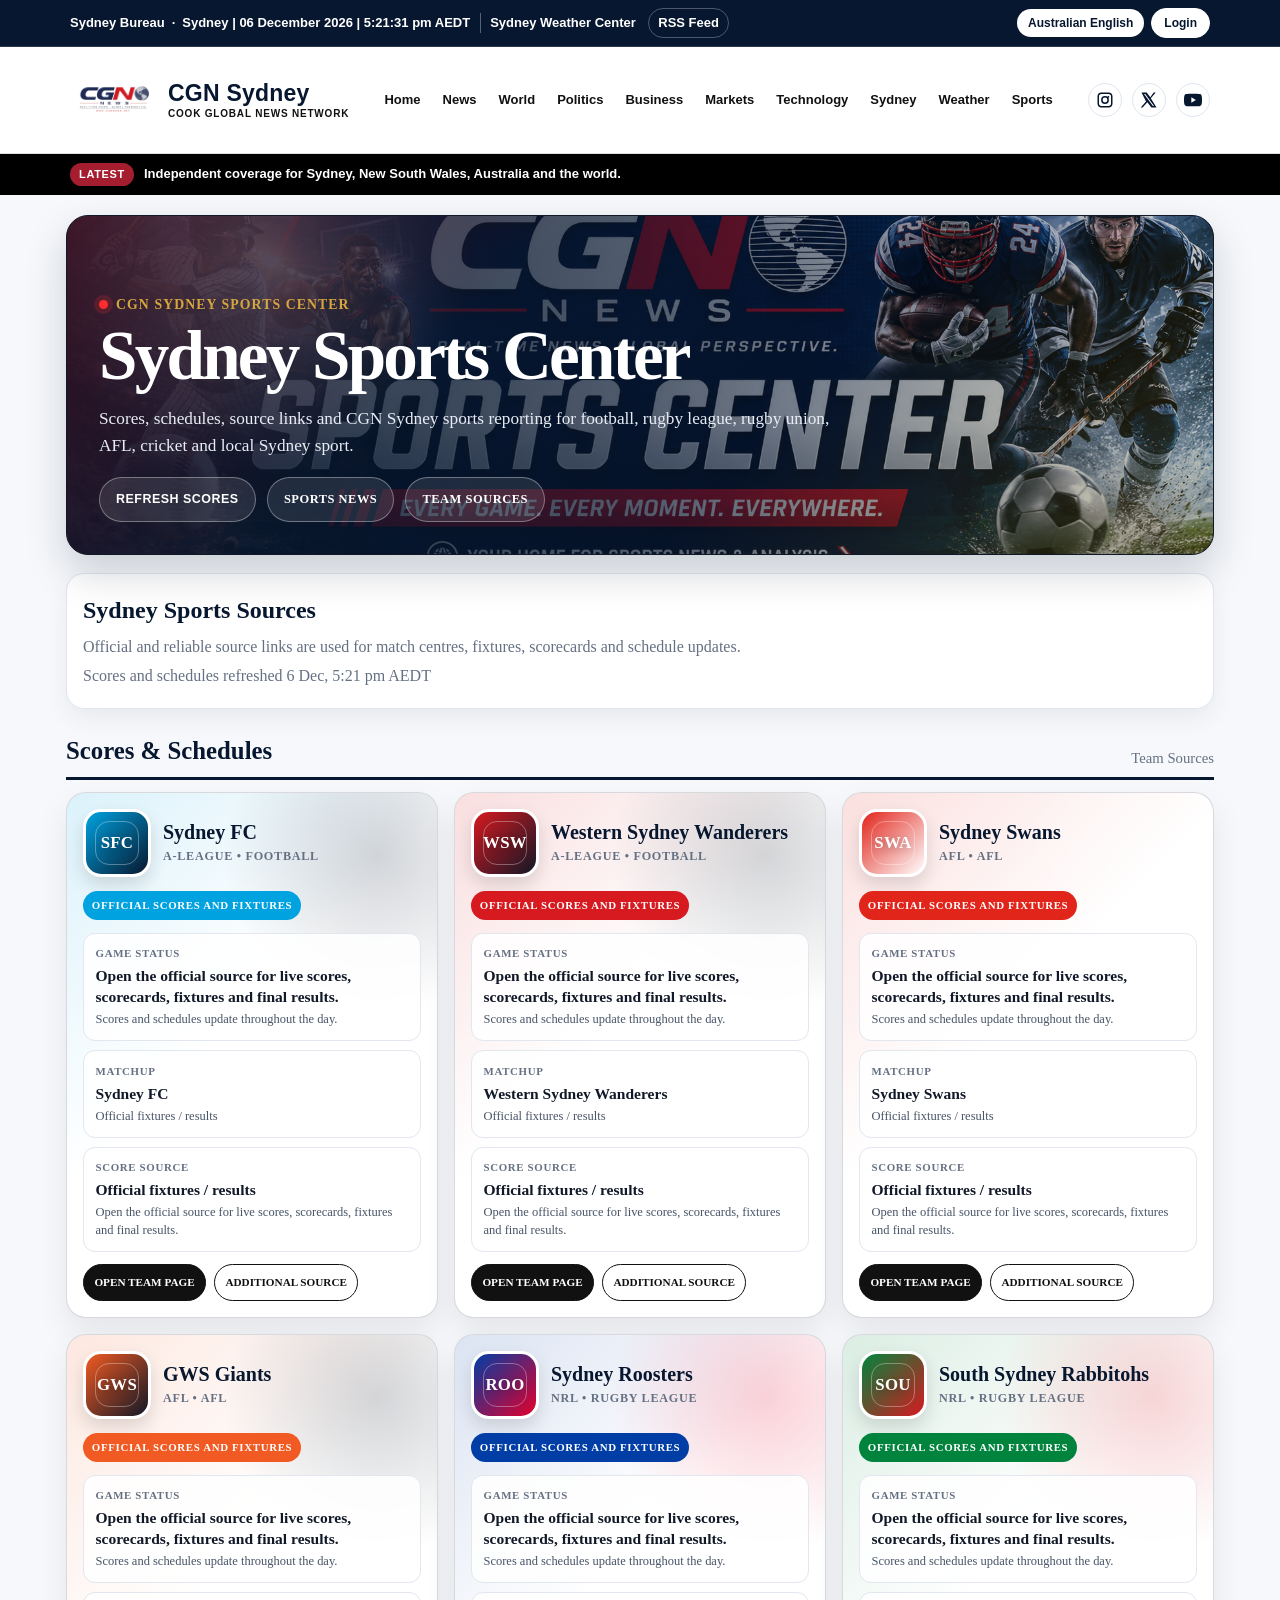
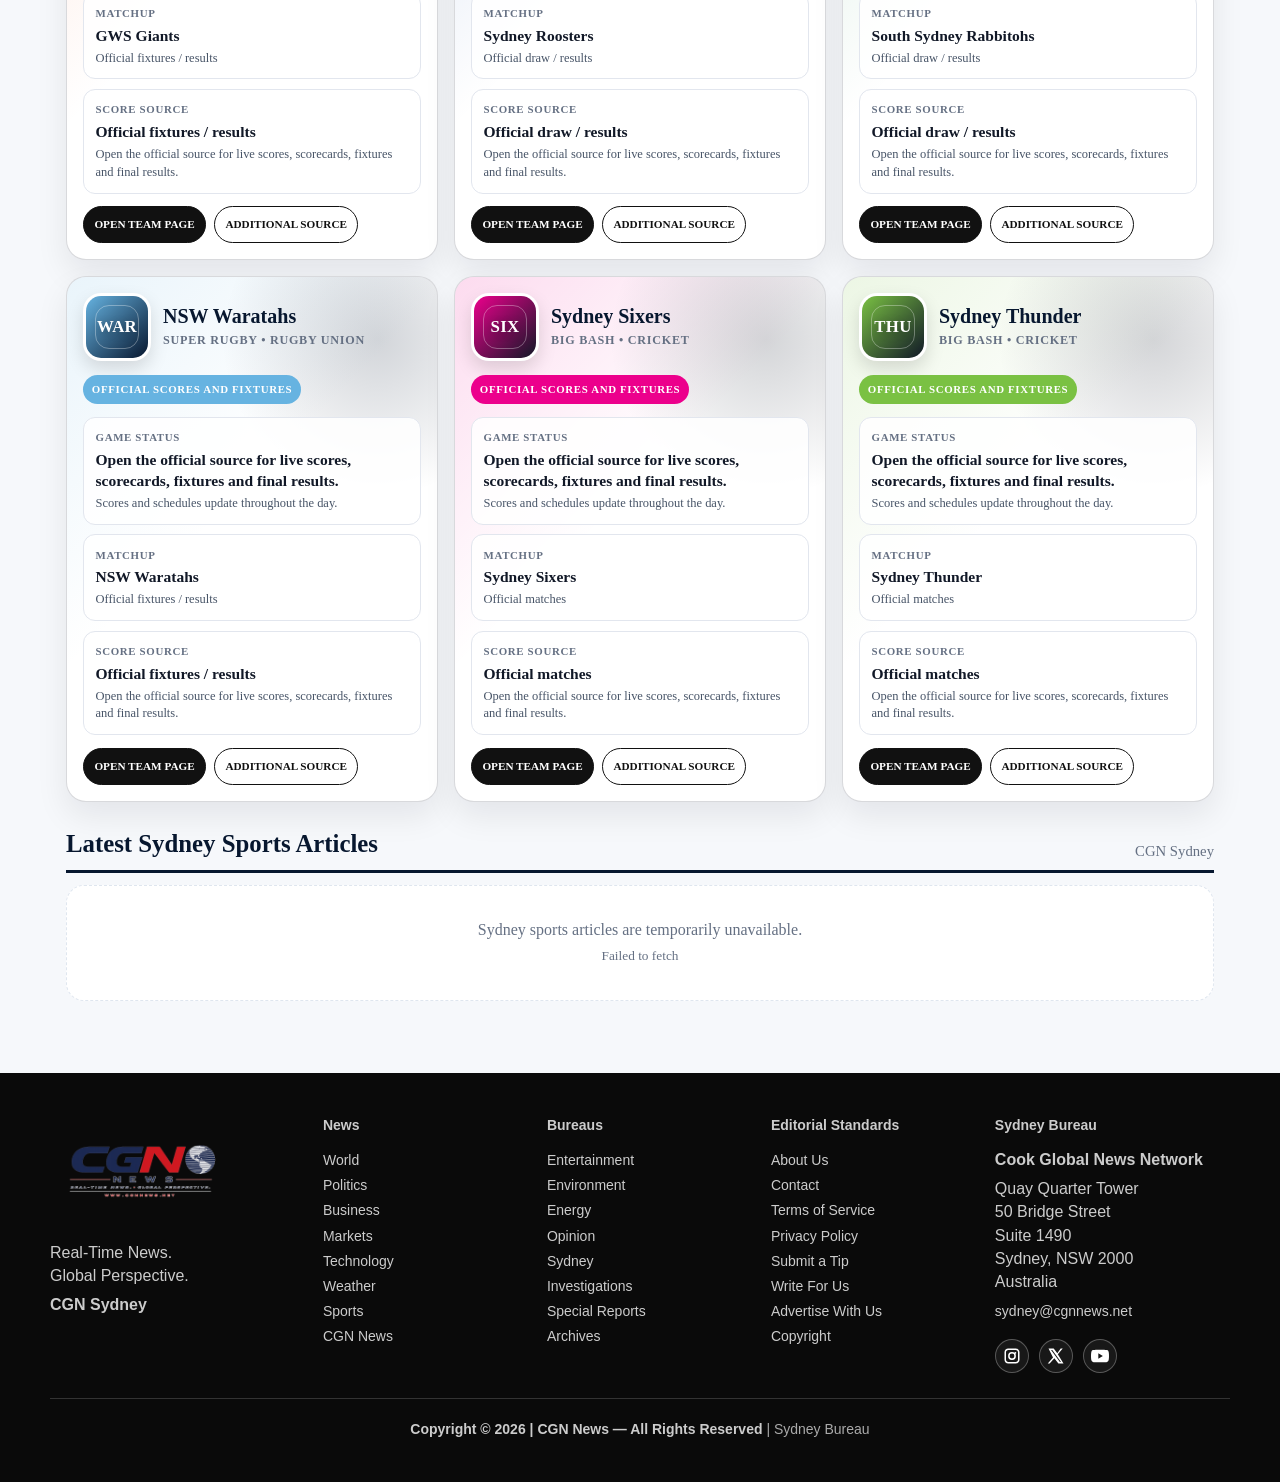
==== sports/index.html @ 8e9ad70e "Add files via upload" ====
<!DOCTYPE html>

<!-- CGN Sydney Sports Center | v1.1.0 Alpha | 2026-05-30T00:00:00Z UTC -->
<html dir="ltr" lang="en-AU">
<head>
<meta charset="utf-8"/>
<meta content="width=device-width,initial-scale=1" name="viewport"/>
<meta content="https://script.google.com/macros/s/AKfycbx41mQg-Ine3XZ-VrMI_SaQn4_K6cDQHA0cBFyGPgupu_edNFoNRjSLv2hoSe_bOytt/exec" name="cgn-api-base"/>
<meta content="#07172f" name="theme-color"/>
<meta content="index,follow,max-image-preview:large" name="robots"/>
<link href="/favicon.ico" rel="icon" sizes="any"/>
<link href="/favicon-48x48.png" rel="icon" sizes="48x48" type="image/png"/>
<link href="/favicon-96x96.png" rel="icon" sizes="96x96" type="image/png"/>
<link href="/apple-touch-icon.png" rel="apple-touch-icon"/>
<link href="/site.webmanifest" rel="manifest"/>
<link href="/assets/sydney.css" rel="stylesheet"/>

<script defer="" src="/assets/sydney.js"></script>
<meta content="en" name="cgn-language"/>
<title>Sydney Sports | CGN Sydney</title>
<meta content="Scores, schedules, source links and CGN Sydney sports reporting for football, rugby league, rugby union, AFL, cricket and local Sydney sport." name="description"/>
<link href="https://sydney.cgnnews.net/sports/" rel="canonical"/>


<meta content="website" property="og:type"/>
<meta content="CGN Sydney" property="og:site_name"/>
<meta content="Sydney Sports | CGN Sydney" property="og:title"/>
<meta content="Scores, schedules, source links and CGN Sydney sports reporting for football, rugby league, rugby union, AFL, cricket and local Sydney sport." property="og:description"/>
<meta content="https://sydney.cgnnews.net/sports/" property="og:url"/>
<meta content="https://sydney.cgnnews.net/assets/CGNSportsCenterBanner01.png" property="og:image"/>
<meta content="summary_large_image" name="twitter:card"/>
<meta content="Sydney Sports | CGN Sydney" name="twitter:title"/>
<meta content="Scores, schedules, source links and CGN Sydney sports reporting for football, rugby league, rugby union, AFL, cricket and local Sydney sport." name="twitter:description"/>
<meta content="https://sydney.cgnnews.net/assets/CGNSportsCenterBanner01.png" name="twitter:image"/>
<script type="application/ld+json">{
"@context":"https://schema.org",
"@type":"WebPage",
"url":"https://sydney.cgnnews.net/sports/",
"name":"Sydney Sports | CGN Sydney",
"description":"Scores, schedules, source links and CGN Sydney sports reporting for football, rugby league, rugby union, AFL, cricket and local Sydney sport.",
"inLanguage":"en-AU",
"isPartOf":{"@type":"WebSite","name":"CGN Sydney","url":"https://sydney.cgnnews.net/"},
"publisher":{"@type":"NewsMediaOrganization","name":"CGN News","url":"https://www.cgnnews.net/","logo":{"@type":"ImageObject","url":"https://sydney.cgnnews.net/assets/CGNNewsLogo01.png"}},
"about":{"@type":"Thing","name":"Sydney sports news"}
}</script>
<style>
.sports-page{max-width:1180px;margin:0 auto;padding:1.25rem 1rem 2.5rem}
.sports-hero{position:relative;overflow:hidden;border:1px solid #111827;background:#07172f;color:#fff;min-height:340px;display:flex;align-items:flex-end;border-radius:22px;box-shadow:0 18px 40px rgba(7,23,47,.18);margin-bottom:1.15rem;isolation:isolate}
.sports-hero:before{content:"";position:absolute;inset:0;background:linear-gradient(90deg,rgba(7,23,47,.96),rgba(7,23,47,.70),rgba(7,23,47,.18)),url('/assets/CGNSportsCenterBanner01.png') center/cover no-repeat;z-index:0}
.sports-hero:after{content:"";position:absolute;inset:0;background:radial-gradient(circle at 16% 12%,rgba(255,255,255,.14),transparent 22%),linear-gradient(135deg,rgba(196,0,0,.26),transparent 34%),linear-gradient(315deg,rgba(255,198,0,.16),transparent 38%);z-index:1;pointer-events:none}
.sports-hero-content{position:relative;z-index:2;max-width:840px;padding:2rem}
.sports-kicker{display:inline-flex;align-items:center;gap:8px;color:#d7a53f;font-weight:900;text-transform:uppercase;letter-spacing:.08em;font-size:.86rem}
.sports-kicker:before{content:"";width:9px;height:9px;border-radius:999px;background:#ff2d2d;box-shadow:0 0 0 5px rgba(255,45,45,.18)}
.sports-hero h1{font-size:clamp(2.35rem,5.4vw,4.6rem);line-height:.95;margin:.4rem 0;color:#fff;letter-spacing:-.04em}
.sports-hero p{font-size:1.08rem;max-width:760px;color:#e8edf5;line-height:1.55}
.sports-top-actions{display:flex;gap:.7rem;flex-wrap:wrap;margin-top:1rem}
.sports-refresh,.sports-link-btn{display:inline-flex;align-items:center;justify-content:center;border:1px solid rgba(255,255,255,.35);background:rgba(255,255,255,.10);color:#fff;border-radius:999px;padding:.75rem 1rem;font-weight:900;cursor:pointer;text-decoration:none;text-transform:uppercase;font-size:.78rem;letter-spacing:.04em}
.sports-refresh:hover,.sports-link-btn:hover{background:#fff;color:#07172f;text-decoration:none}
.sports-source-note{background:#fff;border:1px solid #dfe6ef;border-radius:18px;padding:1rem;margin:1rem 0;box-shadow:0 10px 25px rgba(16,24,40,.06)}
.sports-source-note h2{margin:.1rem 0 .35rem;color:#07172f}
.sports-source-note p{margin:.25rem 0;color:#657083}
.section-title{display:flex;justify-content:space-between;gap:1rem;align-items:flex-end;margin:1.4rem 0 .75rem;border-bottom:3px solid #07172f;padding-bottom:.45rem}
.section-title h2{margin:0;color:#07172f;font-size:1.55rem}
.section-title span{color:#657083;font-size:.92rem}
.sports-dashboard{display:grid;grid-template-columns:repeat(auto-fill,minmax(280px,1fr));gap:1rem}
.team-card{position:relative;overflow:hidden;background:#fff;border:1px solid rgba(17,24,39,.16);border-radius:20px;box-shadow:0 14px 32px rgba(7,17,31,.08);min-height:285px;isolation:isolate}
.team-card:before{content:"";position:absolute;inset:0;background:radial-gradient(circle at 84% 12%,var(--accent-soft),transparent 28%),linear-gradient(135deg,var(--primary-soft),transparent 44%);z-index:0}
.team-card-inner{position:relative;z-index:1;padding:1rem}
.team-top{display:flex;align-items:center;gap:12px;margin-bottom:.85rem}
.team-badge{width:68px;height:68px;border-radius:18px;background:#fff;color:var(--primary);display:flex;align-items:center;justify-content:center;font-size:15px;font-weight:900;letter-spacing:.02em;border:3px solid rgba(255,255,255,.92);box-shadow:0 8px 18px rgba(0,0,0,.13);overflow:hidden;flex:0 0 auto;text-align:center}
.team-badge img{width:100%;height:100%;object-fit:contain;background:#fff;padding:6px;box-sizing:border-box;display:block}
.generated-badge{position:relative;width:100%;height:100%;display:flex;align-items:center;justify-content:center;background:linear-gradient(135deg,var(--primary),var(--accent));color:#fff;font-size:1.05rem;text-shadow:0 2px 10px rgba(0,0,0,.28)}
.generated-badge:after{content:"";position:absolute;inset:9px;border:1px solid rgba(255,255,255,.32);border-radius:14px}
.team-title h3{margin:0;font-size:1.25rem;line-height:1.1;color:#07172f}
.team-title span{display:block;margin-top:4px;color:#657083;font-size:.76rem;font-weight:900;text-transform:uppercase;letter-spacing:.06em}
.team-status{display:inline-flex;margin:0 0 .8rem;padding:.38rem .55rem;background:var(--primary);color:#fff;font-size:.68rem;font-weight:900;text-transform:uppercase;letter-spacing:.06em;border-radius:999px}
.score-block{display:grid;gap:.58rem}
.score-row{border:1px solid #e2e6ee;background:rgba(255,255,255,.88);padding:.72rem;border-radius:12px}
.score-row small{display:block;color:#657083;font-size:.68rem;font-weight:900;letter-spacing:.06em;text-transform:uppercase;margin-bottom:4px}
.score-row strong{display:block;font-size:.97rem;line-height:1.35;color:#111827}
.score-row span{display:block;color:#475467;font-size:.78rem;line-height:1.4;margin-top:3px}
.team-links{display:flex;flex-wrap:wrap;gap:.5rem;margin-top:.8rem}
.team-links a{display:inline-flex;align-items:center;justify-content:center;padding:.55rem .65rem;border:1px solid #111;background:#111;color:#fff;text-decoration:none;font-size:.7rem;font-weight:900;text-transform:uppercase;border-radius:999px}
.team-links a.secondary{background:#fff;color:#111}
.team-links a:hover{opacity:.86;text-decoration:none}
.article-mini-grid{display:grid;grid-template-columns:repeat(auto-fit,minmax(260px,1fr));gap:1rem}
.article-mini{background:#fff;border:1px solid #dfe6ef;border-radius:18px;overflow:hidden;box-shadow:0 10px 25px rgba(16,24,40,.06)}
.article-mini img{width:100%;height:155px;object-fit:cover;background:#edf3fb;display:block}
.article-mini-body{padding:1rem}
.article-mini h3{margin:.2rem 0;color:#07172f;font-size:1.1rem;line-height:1.25}
.article-mini p{color:#657083;margin:.25rem 0 .7rem}
.article-mini small{font-weight:900;color:#a51e2f;text-transform:uppercase;letter-spacing:.05em}
.article-mini a.read{font-weight:900;color:#07172f}
.empty-state{background:#fff;border:1px dashed #dfe6ef;border-radius:18px;padding:2rem;text-align:center;color:#657083}
@media(max-width:900px){
  .sports-page{padding:1rem .85rem 2.25rem}
  .sports-hero{min-height:310px;border-radius:18px}
  .sports-hero-content{padding:1.25rem}
  .sports-dashboard{display:flex;gap:14px;overflow-x:auto;overflow-y:hidden;scroll-snap-type:x mandatory;-webkit-overflow-scrolling:touch;padding:2px 2px 16px}
  .sports-dashboard .team-card{flex:0 0 82vw;max-width:370px;min-width:280px;scroll-snap-align:start}
  .section-title{align-items:flex-start;flex-direction:column;gap:6px}
}
</style>
</head>
<body data-lang="en">
<div id="cgn-sydney-header"></div>
<main class="sports-page" id="main">
<section aria-label="CGN Sydney Sports Center" class="sports-hero">
<div class="sports-hero-content">
<div class="sports-kicker">CGN Sydney Sports Center</div>
<h1>Sydney Sports Center</h1>
<p>Scores, schedules, source links and CGN Sydney sports reporting for football, rugby league, rugby union, AFL, cricket and local Sydney sport.</p>
<div class="sports-top-actions">
<button class="sports-refresh" id="sports-refresh" type="button">Refresh Scores</button>
<a class="sports-link-btn" href="#sports-articles">Sports News</a>
<a class="sports-link-btn" href="#sports-dashboard-title">Team Sources</a>
</div>
</div>
</section>
<section class="sports-source-note">
<h2>Sydney Sports Sources</h2>
<p>Official and reliable source links are used for match centres, fixtures, scorecards and schedule updates.</p>
<p id="sports-dashboard-status">Updating Sydney scores and schedules...</p>
</section>
<section aria-labelledby="sports-dashboard-title">
<div class="section-title">
<h2 id="sports-dashboard-title">Scores &amp; Schedules</h2>
<span>Team Sources</span>
</div>
<div class="sports-dashboard" id="sportsDashboard"></div>
</section>
<section aria-labelledby="sports-articles-title" id="sports-news">
<div class="section-title">
<h2 id="sports-articles-title">Latest Sydney Sports Articles</h2>
<span>CGN Sydney</span>
</div>
<div class="article-mini-grid" id="sports-articles">
<div class="empty-state">Loading...</div>
</div>
</section>
</main>
<div id="cgn-sydney-footer"></div>
<script>
(function(){
const LANG = "en";
const TXT = {"html_lang": "en-AU", "dir": "ltr", "title": "Sydney Sports | CGN Sydney", "description": "Scores, schedules, source links and CGN Sydney sports reporting for football, rugby league, rugby union, AFL, cricket and local Sydney sport.", "kicker": "CGN Sydney Sports Center", "hero_title": "Sydney Sports Center", "hero_text": "Scores, schedules, source links and CGN Sydney sports reporting for football, rugby league, rugby union, AFL, cricket and local Sydney sport.", "refresh": "Refresh Scores", "sports_news": "Sports News", "team_sources": "Team Sources", "dashboard_title": "Scores & Schedules", "dashboard_status_loading": "Updating Sydney scores and schedules...", "dashboard_status_done": "Scores and schedules refreshed", "news_title": "Latest Sydney Sports Articles", "news_sub": "CGN Sydney", "loading": "Loading...", "read_more": "Read more", "no_articles": "No published Sydney sports articles are available yet.", "articles_error": "Sydney sports articles are temporarily unavailable.", "source_note_title": "Sydney Sports Sources", "source_note": "Official and reliable source links are used for match centres, fixtures, scorecards and schedule updates.", "game_status": "Game Status", "matchup": "Matchup", "source_card": "Score Source", "open_team": "Open Team Page", "sports_center": "Sports Center", "latest_score": "Latest score / fixture", "official_scores": "Official scores and fixtures", "check_source": "Open the official source for live scores, scorecards, fixtures and final results.", "updating": "Updating", "live_or_recent": "Live / Recent", "scheduled": "Scheduled", "date_tba": "Date TBA", "venue_tba": "Venue TBA", "scores_update": "Scores and schedules update throughout the day.", "additional_source": "Additional Source", "official_source": "Official Source", "cricket_source": "Cricket Score Source", "football_source": "Football Score Source", "rugby_source": "Rugby Score Source", "domestic_source": "Domestic Source", "locale": "en-AU"};
const TEAMS = [{"id": "sydney-fc", "name": "Sydney FC", "short": "SFC", "sport": "Football", "league": "A-League", "primary": "#00A3E0", "accent": "#07172f", "logo": "", "sourceLabel": "Official fixtures / results", "sourceUrl": "https://sydneyfc.com/fixtures/", "extraLabel": "A-Leagues fixtures", "extraUrl": "https://aleagues.com.au/fixtures/", "scoreType": "football", "matchTerms": ["sydney fc"]}, {"id": "western-sydney-wanderers", "name": "Western Sydney Wanderers", "short": "WSW", "sport": "Football", "league": "A-League", "primary": "#D71920", "accent": "#111827", "logo": "", "sourceLabel": "Official fixtures / results", "sourceUrl": "https://wswanderersfc.com.au/fixtures/", "extraLabel": "A-Leagues fixtures", "extraUrl": "https://aleagues.com.au/fixtures/", "scoreType": "football", "matchTerms": ["western sydney", "wanderers"]}, {"id": "sydney-swans", "name": "Sydney Swans", "short": "SWA", "sport": "AFL", "league": "AFL", "primary": "#E1251B", "accent": "#FFFFFF", "logo": "", "sourceLabel": "Official fixtures / results", "sourceUrl": "https://www.sydneyswans.com.au/matches/fixtures", "extraLabel": "AFL scores", "extraUrl": "https://www.afl.com.au/fixture", "scoreType": "source", "matchTerms": ["sydney swans"]}, {"id": "gws-giants", "name": "GWS Giants", "short": "GWS", "sport": "AFL", "league": "AFL", "primary": "#F15A22", "accent": "#111827", "logo": "", "sourceLabel": "Official fixtures / results", "sourceUrl": "https://www.gwsgiants.com.au/matches/fixtures", "extraLabel": "AFL scores", "extraUrl": "https://www.afl.com.au/fixture", "scoreType": "source", "matchTerms": ["gws giants", "giants"]}, {"id": "sydney-roosters", "name": "Sydney Roosters", "short": "ROO", "sport": "Rugby League", "league": "NRL", "primary": "#003DA5", "accent": "#E4002B", "logo": "", "sourceLabel": "Official draw / results", "sourceUrl": "https://www.roosters.com.au/draw/", "extraLabel": "NRL scores", "extraUrl": "https://www.nrl.com/draw/", "scoreType": "source", "matchTerms": ["roosters"]}, {"id": "south-sydney-rabbitohs", "name": "South Sydney Rabbitohs", "short": "SOU", "sport": "Rugby League", "league": "NRL", "primary": "#00843D", "accent": "#D71920", "logo": "", "sourceLabel": "Official draw / results", "sourceUrl": "https://www.rabbitohs.com.au/draw/", "extraLabel": "NRL scores", "extraUrl": "https://www.nrl.com/draw/", "scoreType": "source", "matchTerms": ["rabbitohs", "south sydney"]}, {"id": "nsw-waratahs", "name": "NSW Waratahs", "short": "WAR", "sport": "Rugby Union", "league": "Super Rugby", "primary": "#66B3E1", "accent": "#07172f", "logo": "", "sourceLabel": "Official fixtures / results", "sourceUrl": "https://waratahs.rugby/fixtures", "extraLabel": "Rugby Australia", "extraUrl": "https://www.rugby.com.au/fixtures-results", "scoreType": "source", "matchTerms": ["waratahs"]}, {"id": "sydney-sixers", "name": "Sydney Sixers", "short": "SIX", "sport": "Cricket", "league": "Big Bash", "primary": "#EC008C", "accent": "#111827", "logo": "", "sourceLabel": "Official matches", "sourceUrl": "https://www.sydneysixers.com.au/matches", "extraLabel": "Cricket Australia fixtures", "extraUrl": "https://www.cricket.com.au/fixtures", "scoreType": "cricket", "matchTerms": ["sydney sixers", "sixers"]}, {"id": "sydney-thunder", "name": "Sydney Thunder", "short": "THU", "sport": "Cricket", "league": "Big Bash", "primary": "#7AC143", "accent": "#111827", "logo": "", "sourceLabel": "Official matches", "sourceUrl": "https://www.sydneythunder.com.au/matches", "extraLabel": "Cricket Australia fixtures", "extraUrl": "https://www.cricket.com.au/fixtures", "scoreType": "cricket", "matchTerms": ["sydney thunder", "thunder"]}];

function esc(v){return String(v==null?'':v).replace(/[&<>"']/g,c=>({'&':'&amp;','<':'&lt;','>':'&gt;','"':'&quot;',"'":'&#039;'}[c]));}
function normalize(v){return String(v||"").toLowerCase().replace(/&/g,"and").replace(/[^a-z0-9\s]/g," ").replace(/\s+/g," ").trim();}
function hexToRgba(hex, alpha){const clean=String(hex||"#111111").replace("#",""); if(clean.length!==6)return "rgba(17,17,17,"+alpha+")"; const r=parseInt(clean.slice(0,2),16),g=parseInt(clean.slice(2,4),16),b=parseInt(clean.slice(4,6),16); return `rgba(${r},${g},${b},${alpha})`;}
function fmtTime(value){try{return new Intl.DateTimeFormat(TXT.locale||"en-AU",{timeZone:"Australia/Sydney",day:"numeric",month:"short",hour:"numeric",minute:"2-digit",hour12:true}).format(new Date(value));}catch(e){return TXT.date_tba;}}
function slugify(value){return String(value||"").toLowerCase().replace(/[^a-z0-9\s-]/g,"").replace(/\s+/g,"-").replace(/-+/g,"-").replace(/^-+|-+$/g,"");}

function logoMarkup(team){
  if(team.logo){
    return `<img src="${esc(team.logo)}" alt="${esc(team.name)} logo" loading="lazy" onerror="this.outerHTML='<span class=\\'generated-badge\\'>${esc(team.short)}</span>';">`;
  }
  return `<span class="generated-badge">${esc(team.short)}</span>`;
}

function renderLoadingCard(team){
  return `<article class="team-card" style="--primary:${esc(team.primary)};--accent:${esc(team.accent)};--primary-soft:${hexToRgba(team.primary,.14)};--accent-soft:${hexToRgba(team.accent,.18)};">
    <div class="team-card-inner">
      <div class="team-top">
        <div class="team-badge">${logoMarkup(team)}</div>
        <div class="team-title">
          <h3>${esc(team.name)}</h3>
          <span>${esc(team.league)} • ${esc(team.sport)}</span>
        </div>
      </div>
      <div class="team-status">${esc(TXT.updating)}</div>
      <div class="score-block">
        <div class="score-row">
          <small>${esc(TXT.game_status)}</small>
          <strong>${esc(TXT.dashboard_status_loading)}</strong>
          <span>${esc(TXT.scores_update)}</span>
        </div>
      </div>
    </div>
  </article>`;
}

function genericSummary(team){
  return {
    status: TXT.official_scores,
    headline: TXT.check_source,
    detail: TXT.scores_update,
    matchup: team.name,
    sourceLine: team.sourceLabel || TXT.official_source
  };
}

function teamMatchesText(team, text){
  const clean = normalize(text);
  return (team.matchTerms || []).some(term => clean.includes(normalize(term)));
}

function parseCricketHeaderForTeam(team, json){
  if(!json) return null;
  const candidates = [];
  function walk(node){
    if(!node || typeof node !== "object") return;
    if(Array.isArray(node)){
      node.forEach(walk);
      return;
    }
    const blob = JSON.stringify(node);
    if(teamMatchesText(team, blob)){
      candidates.push(node);
    }
    Object.keys(node).forEach(k => {
      if(typeof node[k] === "object") walk(node[k]);
    });
  }
  walk(json);
  const event = candidates.find(x => x.competitors || x.competitions || x.shortName || x.name || x.summary) || candidates[0];
  if(!event) return null;
  const blob = JSON.stringify(event);
  const label = blob.includes("GB_PROGRESS") || /live/i.test(blob) ? "Live / Recent" : TXT.latest_score;
  let headline = "";
  if(event.shortName) headline = event.shortName;
  else if(event.name) headline = event.name;
  else if(event.summary) headline = event.summary;
  else headline = TXT.official_scores;
  return {
    status: label,
    headline: headline,
    detail: TXT.cricket_source,
    matchup: team.name,
    sourceLine: team.sourceLabel || TXT.official_source
  };
}

async function fetchCricketHeader(){
  const url = "https://site.api.espn.com/apis/personalized/v2/scoreboard/header?sport=cricket&region=au&tz=Australia/Sydney";
  const res = await fetch(url, {cache:"no-store"});
  if(!res.ok) throw new Error("Cricket scores unavailable");
  return await res.json();
}

async function fetchFootballScoreboard(){
  const urls = [
    "https://site.api.espn.com/apis/site/v2/sports/soccer/aus.1/scoreboard"
  ];
  for(const url of urls){
    try{
      const res = await fetch(url, {cache:"no-store"});
      if(!res.ok) continue;
      const json = await res.json();
      if(json && Array.isArray(json.events)) return json;
    }catch(e){}
  }
  return null;
}

function parseFootballForTeam(team, json){
  if(!json || !Array.isArray(json.events)) return null;
  for(const event of json.events){
    const blob = JSON.stringify(event);
    if(!teamMatchesText(team, blob)) continue;
    const comp = event.competitions && event.competitions[0] ? event.competitions[0] : {};
    const competitors = comp.competitors || [];
    const names = competitors.map(c => c.team && (c.team.displayName || c.team.shortDisplayName || c.team.name)).filter(Boolean);
    const scores = competitors.map(c => {
      const nm = c.team && (c.team.shortDisplayName || c.team.abbreviation || c.team.name) || "Team";
      return c.score != null && c.score !== "" ? `${nm} ${c.score}` : nm;
    });
    const state = event.status && event.status.type ? (event.status.type.shortDetail || event.status.type.detail || event.status.type.description || "") : "";
    return {
      status: state && /final|ft/i.test(state) ? "Final" : (state || TXT.latest_score),
      headline: scores.length ? scores.join(" — ") : (event.name || names.join(" vs ")),
      detail: [fmtTime(event.date), comp.venue && comp.venue.fullName].filter(Boolean).join(" • ") || TXT.football_source,
      matchup: names.join(" vs ") || team.name,
      sourceLine: team.sourceLabel || TXT.official_source
    };
  }
  return null;
}

async function getSummary(team, feeds){
  try{
    if(team.scoreType === "cricket" && feeds.cricket){
      const parsed = parseCricketHeaderForTeam(team, feeds.cricket);
      if(parsed) return parsed;
    }
    if(team.scoreType === "football" && feeds.football){
      const parsed = parseFootballForTeam(team, feeds.football);
      if(parsed) return parsed;
    }
  }catch(e){}
  return genericSummary(team);
}

function renderTeamCard(team, summary){
  return `<article class="team-card" style="--primary:${esc(team.primary)};--accent:${esc(team.accent)};--primary-soft:${hexToRgba(team.primary,.14)};--accent-soft:${hexToRgba(team.accent,.18)};">
    <div class="team-card-inner">
      <div class="team-top">
        <div class="team-badge">${logoMarkup(team)}</div>
        <div class="team-title">
          <h3>${esc(team.name)}</h3>
          <span>${esc(team.league)} • ${esc(team.sport)}</span>
        </div>
      </div>
      <div class="team-status">${esc(summary.status || TXT.live_or_recent)}</div>
      <div class="score-block">
        <div class="score-row">
          <small>${esc(TXT.game_status)}</small>
          <strong>${esc(summary.headline || TXT.latest_score)}</strong>
          <span>${esc(summary.detail || TXT.scores_update)}</span>
        </div>
        <div class="score-row">
          <small>${esc(TXT.matchup)}</small>
          <strong>${esc(summary.matchup || team.name)}</strong>
          <span>${esc(summary.sourceLine || TXT.official_scores)}</span>
        </div>
        <div class="score-row">
          <small>${esc(TXT.source_card)}</small>
          <strong>${esc(team.sourceLabel || TXT.official_source)}</strong>
          <span>${esc(TXT.check_source)}</span>
        </div>
      </div>
      <div class="team-links">
        <a href="${esc(team.sourceUrl)}" target="_blank" rel="noopener">${esc(TXT.open_team)}</a>
        <a class="secondary" href="${esc(team.extraUrl)}" target="_blank" rel="noopener">${esc(TXT.additional_source)}</a>
      </div>
    </div>
  </article>`;
}

async function loadSportsDashboard(){
  const mount = document.getElementById("sportsDashboard");
  const status = document.getElementById("sports-dashboard-status");
  if(!mount) return;

  mount.innerHTML = TEAMS.map(renderLoadingCard).join("");
  if(status) status.textContent = TXT.dashboard_status_loading;

  const feeds = { cricket:null, football:null };
  await Promise.all([
    Promise.resolve(null).then(j => { feeds.cricket = null; }),
    fetchFootballScoreboard().then(j => { feeds.football = j; }).catch(e => { console.warn("Football feed unavailable", e); })
  ]);

  const summaries = await Promise.all(TEAMS.map(team => getSummary(team, feeds)));
  mount.innerHTML = TEAMS.map((team, i) => renderTeamCard(team, summaries[i])).join("");

  if(status){
    status.textContent = TXT.dashboard_status_done + " " + new Intl.DateTimeFormat(TXT.locale || "en-AU", {
      timeZone:"Australia/Sydney",
      day:"numeric",
      month:"short",
      hour:"numeric",
      minute:"2-digit",
      hour12:true,
      timeZoneName:"short"
    }).format(new Date());
  }
}

function getArticleTime(article){
  if(!article) return 0;
  const directDate = article.published_at || article.updated_at || article.date || article.created_at || "";
  if(directDate){
    const parsed = new Date(directDate).getTime();
    if(!isNaN(parsed)) return parsed;
  }
  return 0;
}

function buildSportsArticleUrl(article){
  const MAIN_SITE = "https://www.cgnnews.net";
  const existingUrl = String(article.url || article.canonical_url || article.canonicalUrl || "").trim();
  if(existingUrl){
    try{
      const parsed = new URL(existingUrl, MAIN_SITE);
      let path = parsed.pathname || "/";
      path = path.replace(/^\/en(?=\/)/i, "");
      return MAIN_SITE + path.replace(/\/?$/, "/");
    }catch(e){}
  }
  const slug = slugify(article.slug || article.title || "sports-story");
  const time = getArticleTime(article);
  const date = time ? new Date(time) : new Date();
  const year = date.getUTCFullYear();
  const month = String(date.getUTCMonth() + 1).padStart(2,"0");
  const day = String(date.getUTCDate()).padStart(2,"0");
  return `${MAIN_SITE}/sports/${year}/${month}/${day}/${slug}/`;
}

function formatArticleDate(article){
  const time = getArticleTime(article);
  if(!time) return "";
  try{
    return new Intl.DateTimeFormat(TXT.locale || "en-AU", {
      timeZone:"Australia/Sydney",
      day:"numeric",
      month:"long",
      year:"numeric"
    }).format(new Date(time));
  }catch(e){ return ""; }
}

function renderMiniCard(a){
  const img = a.hero_image_url || a.image || "/assets/CGNSportsHighlights01.png";
  const url = buildSportsArticleUrl(a);
  return `<article class="article-mini">
    <a href="${esc(url)}"><img src="${esc(img)}" alt="" loading="lazy"></a>
    <div class="article-mini-body">
      <small>${esc(a.category || "Sports")}${formatArticleDate(a) ? " • " + esc(formatArticleDate(a)) : ""}</small>
      <h3><a href="${esc(url)}">${esc(a.title || "Untitled")}</a></h3>
      <p>${esc(a.summary || a.subtitle || "").slice(0,190)}</p>
      <a class="read" href="${esc(url)}">${esc(TXT.read_more)} →</a>
    </div>
  </article>`;
}

async function fetchCGNArticles(limit){
  const apiBase = document.querySelector('meta[name="cgn-api-base"]')?.content || "https://script.google.com/macros/s/AKfycbx41mQg-Ine3XZ-VrMI_SaQn4_K6cDQHA0cBFyGPgupu_edNFoNRjSLv2hoSe_bOytt/exec";
  const response = await fetch(apiBase.replace(/\?+$/,"") + "?action=articles&limit=" + encodeURIComponent(limit || 200), {cache:"no-store"});
  const json = await response.json();
  if(Array.isArray(json)) return json;
  if(Array.isArray(json.articles)) return json.articles;
  if(Array.isArray(json.rows)) return json.rows;
  if(Array.isArray(json.data)) return json.data;
  if(Array.isArray(json.items)) return json.items;
  return [];
}

async function loadSportsArticles(){
  const el = document.getElementById("sports-articles");
  if(!el) return;
  try{
    const arts = await fetchCGNArticles(300);
    const rows = arts.filter(function(a){
      const status = String(a.status || "published").toLowerCase().trim();
      const category = String(a.category || "").toLowerCase().trim();
      return (!status || status === "published") && (category === "sports" || category === "sport");
    }).sort(function(a,b){ return getArticleTime(b) - getArticleTime(a); }).slice(0,12);
    el.innerHTML = rows.length ? rows.map(renderMiniCard).join("") : `<div class="empty-state">${esc(TXT.no_articles)}</div>`;
  }catch(e){
    el.innerHTML = `<div class="empty-state">${esc(TXT.articles_error)}<br><small>${esc(e.message)}</small></div>`;
  }
}


function normalizeSydneyPageLinks(){
  const MAIN_SITE = "https://www.cgnnews.net";
  document.querySelectorAll("a[href]").forEach(function(anchor){
    const raw = anchor.getAttribute("href") || "";
    if(raw === "/en/weather/" || raw === "/en/weather") anchor.setAttribute("href","/weather/");
    if(raw === "/en/sports/" || raw === "/en/sports") anchor.setAttribute("href","/sports/");
    if(/^\/category\/(local|world|politics|markets|business|technology|energy|entertainment|environment|opinion|investigations|special-reports)\/?$/i.test(raw)){
      anchor.setAttribute("href", MAIN_SITE + raw.replace(/\/?$/,"/"));
    }
  });
}

document.addEventListener("DOMContentLoaded", () => {
  loadSportsDashboard();
  loadSportsArticles();
  document.getElementById("sports-refresh")?.addEventListener("click", loadSportsDashboard);
  normalizeSydneyPageLinks();
  setTimeout(normalizeSydneyPageLinks,700);
  setTimeout(normalizeSydneyPageLinks,1700);
});
})();
</script>
<script defer="" src="/assets/js/cgn-bureau-v106.js"></script>
</body>
</html>
---- assets/sydney.css ----
/* ============================================================
   CGN MUMBAI v1.0.6 Alpha | 2026-05-30T00:24:18Z UTC
   Cook Global News Network / CGN News
   ============================================================ */
:root{
  --cgn-navy:#07172f;
  --cgn-blue:#0f3d6e;
  --cgn-gold:#d7a53f;
  --cgn-red:#a51e2f;
  --cgn-ink:#121826;
  --cgn-muted:#657083;
  --cgn-border:#dfe6ef;
  --cgn-bg:#f6f8fb;
  --cgn-card:#ffffff;
  --cgn-soft:#edf3fb;
  --max:1180px;
}
*{box-sizing:border-box}
html{scroll-behavior:smooth}
body{margin:0;font-family:Georgia,'Times New Roman',serif;background:var(--cgn-bg);color:var(--cgn-ink);line-height:1.55}
body[data-lang='hi'],body[data-lang='mr']{font-family:'Noto Sans Devanagari','Nirmala UI','Mangal',Arial,sans-serif}
a{color:inherit;text-decoration:none}
a:hover{text-decoration:underline}
img{max-width:100%;height:auto}
.skip-link{position:absolute;left:-999px;top:auto;background:#fff;color:#000;padding:.75rem;z-index:9999}.skip-link:focus{left:1rem;top:1rem}
.cgn-topline{background:var(--cgn-navy);color:#fff;font-size:.85rem}.cgn-topline-inner{max-width:var(--max);margin:0 auto;padding:.4rem 1rem;display:flex;justify-content:space-between;gap:1rem;align-items:center;flex-wrap:wrap}.cgn-topline-left{display:flex;align-items:center;gap:.35rem;flex-wrap:wrap}.bureau-clock{font-variant-numeric:tabular-nums;white-space:nowrap;color:#fff}.bureau-weather{display:inline-flex;align-items:center;margin-left:.45rem;border-left:1px solid rgba(255,255,255,.32);padding-left:.55rem;color:#fff;font-variant-numeric:tabular-nums;white-space:nowrap}.bureau-weather:hover{text-decoration:underline}.cgn-topline a{color:#fff}.cgn-lang{display:flex;gap:.45rem;align-items:center;flex-wrap:wrap}.cgn-lang a{border:1px solid rgba(255,255,255,.35);border-radius:999px;padding:.12rem .55rem}.cgn-lang a.active{background:#fff;color:var(--cgn-navy);text-decoration:none}
.cgn-header{background:#fff;border-bottom:1px solid var(--cgn-border);position:sticky;top:0;z-index:1000}.cgn-header-inner{max-width:var(--max);margin:0 auto;padding:.8rem 1rem;display:flex;align-items:center;justify-content:space-between;gap:1rem}.cgn-brand{display:flex;align-items:center;gap:.75rem;min-width:0}.cgn-brand img{width:58px;height:58px;border-radius:12px;object-fit:contain}.cgn-brand-title{display:block;font-weight:800;font-size:1.35rem;letter-spacing:.02em;color:var(--cgn-navy);line-height:1.1}.cgn-brand-sub{display:block;font-size:.86rem;color:var(--cgn-muted);white-space:nowrap;overflow:hidden;text-overflow:ellipsis;max-width:45vw}.cgn-menu-toggle{display:none;background:var(--cgn-navy);color:#fff;border:0;border-radius:8px;padding:.55rem .8rem;font-weight:700}.cgn-nav{display:flex;gap:.25rem;align-items:center;flex-wrap:wrap;justify-content:flex-end}.cgn-nav a{font-weight:700;color:var(--cgn-navy);padding:.4rem .55rem;border-radius:999px;font-size:.92rem}.cgn-nav a:hover,.cgn-nav a.active{background:var(--cgn-soft);text-decoration:none}
.cgn-breaking{background:var(--cgn-red);color:#fff}.cgn-breaking-inner{max-width:var(--max);margin:0 auto;padding:.48rem 1rem;font-weight:700;display:flex;gap:.55rem;align-items:center;overflow:hidden}.cgn-breaking-label{background:#fff;color:var(--cgn-red);padding:.08rem .5rem;border-radius:999px;font-size:.8rem}.cgn-breaking-text{white-space:nowrap;overflow:hidden;text-overflow:ellipsis}
.cgn-main{max-width:var(--max);margin:0 auto;padding:1.25rem 1rem 2.5rem}.hero{display:grid;grid-template-columns:1.35fr .65fr;gap:1rem;align-items:stretch;margin-bottom:1.25rem}.hero-card{background:linear-gradient(135deg,rgba(7,23,47,.94),rgba(15,61,110,.88)),url('/assets/CGNNewsLogo01.png') right 2rem center/260px no-repeat;border-radius:22px;color:#fff;min-height:360px;padding:2rem;display:flex;flex-direction:column;justify-content:flex-end;box-shadow:0 18px 40px rgba(7,23,47,.18);overflow:hidden}.hero-kicker,.card-kicker{color:var(--cgn-gold);font-weight:800;text-transform:uppercase;letter-spacing:.08em;font-size:.82rem}.hero h1{font-size:clamp(2.1rem,4.8vw,4.3rem);line-height:.98;margin:.45rem 0}.hero p{font-size:1.08rem;max-width:720px;margin:.25rem 0 1rem}.hero-actions{display:flex;gap:.75rem;flex-wrap:wrap}.btn{display:inline-flex;align-items:center;justify-content:center;background:var(--cgn-navy);color:#fff;border:1px solid var(--cgn-navy);border-radius:999px;padding:.65rem 1rem;font-weight:800;text-decoration:none}.btn:hover{text-decoration:none;filter:brightness(1.05)}.btn.alt{background:#fff;color:var(--cgn-navy)}.btn.gold{background:var(--cgn-gold);border-color:var(--cgn-gold);color:#111}.btn.ghost{background:transparent;color:var(--cgn-navy)}.hero-side{display:grid;gap:1rem}.side-card{background:#fff;border:1px solid var(--cgn-border);border-radius:20px;padding:1.1rem;box-shadow:0 10px 25px rgba(16,24,40,.06)}.side-card h2{font-size:1.15rem;margin:.2rem 0 .4rem;color:var(--cgn-navy)}.side-card p{margin:0;color:var(--cgn-muted)}
.section-head{display:flex;justify-content:space-between;gap:1rem;align-items:end;margin:1.6rem 0 .75rem;border-bottom:3px solid var(--cgn-navy);padding-bottom:.45rem}.section-head h2{margin:0;color:var(--cgn-navy);font-size:1.55rem}.section-head p{margin:0;color:var(--cgn-muted)}.tools{display:flex;gap:.7rem;flex-wrap:wrap;margin:.85rem 0 1rem}.tools input,.tools select{font:inherit;padding:.65rem .75rem;border:1px solid var(--cgn-border);border-radius:10px;background:#fff;min-height:42px}.tools input{flex:1 1 260px}.tools select{flex:0 1 220px}.pill-row{display:flex;gap:.45rem;flex-wrap:wrap;margin:.7rem 0}.pill{border:1px solid var(--cgn-border);background:#fff;border-radius:999px;padding:.35rem .65rem;font-weight:700;color:var(--cgn-navy);cursor:pointer}.pill.active{background:var(--cgn-navy);color:#fff;border-color:var(--cgn-navy)}
.grid{display:grid;grid-template-columns:repeat(3,1fr);gap:1rem}.article-card{background:#fff;border:1px solid var(--cgn-border);border-radius:18px;overflow:hidden;box-shadow:0 9px 24px rgba(16,24,40,.06);display:flex;flex-direction:column;min-height:100%}.article-card img{width:100%;height:185px;object-fit:cover;background:#e8eef6}.article-card-body{padding:1rem;display:flex;flex-direction:column;gap:.45rem;flex:1}.article-card h3{font-size:1.18rem;line-height:1.22;margin:0;color:var(--cgn-navy)}.article-card p{margin:0;color:#3c4656}.meta{font-size:.84rem;color:var(--cgn-muted);display:flex;gap:.35rem;flex-wrap:wrap}.article-card .read{margin-top:auto;color:var(--cgn-red);font-weight:800}.lead-card{grid-column:span 2}.lead-card img{height:300px}.lead-card h3{font-size:1.7rem}.empty-state{background:#fff;border:1px dashed var(--cgn-border);border-radius:18px;padding:2rem;text-align:center;color:var(--cgn-muted)}
.article-layout{max-width:860px;margin:0 auto;background:#fff;border:1px solid var(--cgn-border);border-radius:22px;padding:clamp(1rem,3vw,2.4rem);box-shadow:0 12px 34px rgba(16,24,40,.07)}.article-kicker{text-transform:uppercase;color:var(--cgn-red);font-weight:900;letter-spacing:.08em}.article-title{font-size:clamp(2rem,5vw,4rem);line-height:1.02;color:var(--cgn-navy);margin:.35rem 0}.article-subtitle{font-size:1.25rem;color:#3c4656;margin:.25rem 0 1rem}.article-hero{border-radius:16px;overflow:hidden;margin:1rem 0;background:#e8eef6}.article-hero img{width:100%;max-height:520px;object-fit:cover}.credit{font-size:.78rem;color:var(--cgn-muted);margin-top:.25rem}.article-body{font-size:1.08rem}.article-body p{margin:1rem 0}.article-body a{text-decoration:underline;color:var(--cgn-blue)}.what-means{background:#fff8e6;border-left:5px solid var(--cgn-gold);padding:1rem;border-radius:12px;margin:1.5rem 0}.language-box{display:flex;gap:.5rem;flex-wrap:wrap;padding:.8rem;background:var(--cgn-soft);border-radius:14px;margin:1rem 0}.language-box a{font-weight:800;color:var(--cgn-navy);border:1px solid var(--cgn-border);background:#fff;border-radius:999px;padding:.35rem .65rem}.paywall-note{background:#f7fafc;border:1px solid var(--cgn-border);padding:.85rem;border-radius:12px;color:#475467}
.page-card{background:#fff;border:1px solid var(--cgn-border);border-radius:22px;padding:clamp(1.2rem,3vw,2.4rem);box-shadow:0 12px 34px rgba(16,24,40,.06)}.page-card h1{color:var(--cgn-navy);font-size:clamp(2rem,4vw,3rem);line-height:1.05;margin:.2rem 0 1rem}.page-card h2{color:var(--cgn-navy);margin-top:1.5rem}.legal-note{background:#fff8e6;border-left:5px solid var(--cgn-gold);padding:1rem;border-radius:12px}.footer{background:var(--cgn-navy);color:#fff;margin-top:2rem}.footer-inner{max-width:var(--max);margin:0 auto;padding:2rem 1rem;display:grid;grid-template-columns:1.4fr repeat(3,.7fr);gap:1rem}.footer img{width:84px;border-radius:14px}.footer h3,.footer h4{margin:.2rem 0 .5rem}.footer a{display:block;color:#fff;margin:.3rem 0}.copyright-line{border-top:1px solid rgba(255,255,255,.18);padding:1rem;color:rgba(255,255,255,.78);text-align:center;font-size:.85rem}.copyright-line a{display:inline;color:rgba(255,255,255,.92);text-decoration:underline;text-underline-offset:3px}
.loading{opacity:.75}.sr-only{position:absolute;width:1px;height:1px;padding:0;margin:-1px;overflow:hidden;clip:rect(0,0,0,0);white-space:nowrap;border:0}.ad-slot{border:1px dashed var(--cgn-border);background:#fff;border-radius:16px;padding:1rem;text-align:center;color:var(--cgn-muted);margin:1rem 0}
@media(max-width:900px){.cgn-menu-toggle{display:block}.cgn-header-inner{align-items:flex-start}.cgn-nav{display:none;width:100%;flex-direction:column;align-items:stretch;padding:.5rem 0}.cgn-nav.open{display:flex}.cgn-nav a{display:block}.hero{grid-template-columns:1fr}.grid{grid-template-columns:1fr 1fr}.lead-card{grid-column:span 1}.footer-inner{grid-template-columns:1fr 1fr}.cgn-brand-sub{max-width:60vw}}
@media(max-width:620px){.cgn-topline-inner{display:block}.bureau-clock{display:inline-block;margin-top:.2rem}.cgn-lang{margin-top:.4rem}.cgn-header-inner{flex-wrap:wrap}.cgn-brand img{width:48px;height:48px}.cgn-brand-title{font-size:1.1rem}.cgn-brand-sub{white-space:normal;max-width:72vw}.hero-card{min-height:315px;padding:1.25rem}.grid{grid-template-columns:1fr}.article-card img,.lead-card img{height:205px}.footer-inner{grid-template-columns:1fr}.tools{display:block}.tools input,.tools select{width:100%;margin:.35rem 0}.article-layout{border-radius:0;border-left:0;border-right:0}.cgn-main{padding-left:0;padding-right:0}.hero,.section-head,.tools,.pill-row,.empty-state{margin-left:1rem;margin-right:1rem}.page-card{border-radius:0;border-left:0;border-right:0}.article-title{font-size:2.1rem}}


/* CGN Sydney v1.0.4 account / paywall polish */
.account-top-btn{border:1px solid rgba(255,255,255,.35);background:#fff;color:#07172f;font-weight:900;border-radius:999px;padding:7px 12px;cursor:pointer}.account-top-btn.subscribed{background:#f5c542;color:#07172f}.account-modal{display:none;position:fixed;inset:0;z-index:9999}.account-modal.open{display:block}.account-modal-backdrop{position:absolute;inset:0;background:rgba(2,8,23,.62)}.account-modal-card{position:relative;z-index:1;max-width:620px;margin:7vh auto;background:#fff;color:#111;border:1px solid #d8dce4;box-shadow:0 28px 80px rgba(2,8,23,.38);padding:24px;max-height:86vh;overflow:auto}.account-modal-close{position:absolute;right:12px;top:10px;border:0;background:#07172f;color:#fff;border-radius:999px;width:32px;height:32px;font-size:22px;line-height:1;cursor:pointer}.account-form{display:grid;gap:10px;margin-top:12px}.account-form label{font-size:12px;text-transform:uppercase;letter-spacing:.06em;font-weight:900;color:#344054}.account-form input{width:100%;box-sizing:border-box;border:1px solid #aab1bf;padding:12px;font-size:15px}.account-message{margin-top:12px;font-size:13px;color:#555}.account-message.error{color:#9b1c1c}.account-message.success,.account-success{color:#0f6b3b;background:#f1fff6;border:1px solid #b8e5c8;padding:12px;margin-top:14px}.account-mini-grid{display:grid;grid-template-columns:repeat(2,minmax(0,1fr));gap:10px;margin:14px 0}.account-mini-grid div{border:1px solid #e4e7ec;background:#f9fafb;padding:12px}.account-mini-grid span{display:block;font-size:11px;text-transform:uppercase;letter-spacing:.06em;color:#667085;font-weight:900}.account-mini-grid strong{display:block;margin-top:4px;overflow-wrap:anywhere}.account-actions{display:flex;gap:10px;flex-wrap:wrap;margin-top:14px}.paypal-box{border:1px solid #d8dce4;background:#f9fafb;padding:16px;margin-top:14px}.paypal-box h3{margin:0 0 6px}.paypal-form{display:inline-grid;gap:8px;justify-items:center;margin:8px 0}.paypal-form input[type=submit]{border:0;background:#ffd140;color:#000;padding:12px 18px;border-radius:6px;font-weight:900;cursor:pointer}.paywall{border:1px solid #d8dce4;background:#fff;padding:22px;margin:28px 0;text-align:center;box-shadow:0 10px 24px rgba(7,23,47,.08)}.paywall h2{margin-top:0}.account-split{display:grid;grid-template-columns:1fr 1fr;gap:18px}.reporter-grid{display:grid;grid-template-columns:repeat(auto-fit,minmax(220px,1fr));gap:14px;margin-top:18px}.reporter-card{border:1px solid #d8dce4;background:#fff;padding:16px}.reporter-card h3{margin:0 0 8px}.small-note{font-size:12px;color:#667085}@media(max-width:760px){.account-modal-card{margin:4vh 14px}.account-mini-grid,.account-split{grid-template-columns:1fr}.account-top-btn{padding:6px 10px}.cgn-lang{gap:6px}}


/* ============================================================
   CGN Sydney Header/Footer Shell Polish v1.0.5 Alpha
   Match CGN News / Archives shell style while preserving
   Sydney bureau clock, weather, account, paywall and articles.
   ============================================================ */

.cgn-topline{
  background:#07172f !important;
  color:#fff !important;
  border-bottom:1px solid rgba(255,255,255,.14) !important;
  font-family:Arial, Helvetica, sans-serif !important;
}
.cgn-topline-inner{
  max-width:1180px !important;
  margin:0 auto !important;
  padding:8px 20px !important;
  display:flex !important;
  justify-content:space-between !important;
  align-items:center !important;
  gap:14px !important;
  flex-wrap:wrap !important;
}
.cgn-topline-left{
  display:flex !important;
  align-items:center !important;
  gap:7px !important;
  flex-wrap:wrap !important;
  font-size:13px !important;
  font-weight:700 !important;
}
.bureau-clock{
  color:#fff !important;
  font-variant-numeric:tabular-nums !important;
}
.bureau-weather{
  display:inline-flex !important;
  color:#fff !important;
  border-left:1px solid rgba(255,255,255,.32) !important;
  padding-left:9px !important;
  margin-left:3px !important;
  font-weight:800 !important;
}
.cgn-lang{
  display:flex !important;
  align-items:center !important;
  gap:7px !important;
  flex-wrap:wrap !important;
  font-family:Arial, Helvetica, sans-serif !important;
}
.cgn-lang a{
  display:inline-flex !important;
  align-items:center !important;
  justify-content:center !important;
  min-height:28px !important;
  padding:4px 10px !important;
  border:1px solid rgba(255,255,255,.36) !important;
  border-radius:999px !important;
  color:#fff !important;
  font-size:12px !important;
  font-weight:800 !important;
  text-decoration:none !important;
}
.cgn-lang a.active{
  background:#fff !important;
  color:#07172f !important;
}
.account-top-btn{
  display:inline-flex !important;
  align-items:center !important;
  justify-content:center !important;
  min-height:30px !important;
  padding:5px 12px !important;
  border:1px solid #fff !important;
  border-radius:999px !important;
  background:#fff !important;
  color:#07172f !important;
  font-size:12px !important;
  font-weight:900 !important;
  cursor:pointer !important;
}
.account-top-btn.subscribed{
  background:#d7a53f !important;
  border-color:#d7a53f !important;
  color:#07172f !important;
}
.cgn-header{
  background:#fff !important;
  color:#111 !important;
  border-bottom:1px solid #ddd !important;
  position:sticky !important;
  top:0 !important;
  z-index:1000 !important;
  font-family:Arial, Helvetica, sans-serif !important;
}
.cgn-header-inner{
  max-width:1180px !important;
  margin:0 auto !important;
  padding:10px 20px !important;
  display:flex !important;
  justify-content:space-between !important;
  align-items:center !important;
  gap:18px !important;
}
.cgn-brand{
  display:flex !important;
  align-items:center !important;
  gap:12px !important;
  min-width:240px !important;
  color:#111 !important;
  text-decoration:none !important;
  flex-shrink:0 !important;
}
.cgn-brand img{
  width:86px !important;
  height:86px !important;
  object-fit:contain !important;
  border-radius:0 !important;
}
.cgn-brand-title{
  display:block !important;
  color:#07172f !important;
  font-family:Arial Black, Arial, Helvetica, sans-serif !important;
  font-size:23px !important;
  font-weight:900 !important;
  line-height:1.05 !important;
  letter-spacing:.01em !important;
}
.network-name{
  display:block !important;
  margin-top:3px !important;
  color:#111 !important;
  font-family:Arial Black, Arial, Helvetica, sans-serif !important;
  font-size:10px !important;
  font-weight:900 !important;
  letter-spacing:.08em !important;
  text-transform:uppercase !important;
  line-height:1.1 !important;
}
.cgn-brand-sub{
  display:block !important;
  color:#657083 !important;
  font-size:12px !important;
  font-weight:700 !important;
  max-width:310px !important;
  white-space:nowrap !important;
  overflow:hidden !important;
  text-overflow:ellipsis !important;
}
.cgn-nav{
  display:flex !important;
  justify-content:center !important;
  align-items:center !important;
  gap:6px !important;
  flex-wrap:wrap !important;
  flex:1 1 auto !important;
}
.cgn-nav a{
  color:#111 !important;
  background:transparent !important;
  border-radius:999px !important;
  padding:6px 8px !important;
  font-size:13px !important;
  font-weight:800 !important;
  text-decoration:none !important;
  white-space:nowrap !important;
}
.cgn-nav a:hover,
.cgn-nav a.active{
  background:#edf3fb !important;
  color:#07172f !important;
  text-decoration:none !important;
}
.cgn-header-social{
  display:flex !important;
  align-items:center !important;
  justify-content:flex-end !important;
  gap:8px !important;
  flex-shrink:0 !important;
}
.cgn-header-social a{
  display:inline-flex !important;
  align-items:center !important;
  justify-content:center !important;
  min-height:30px !important;
  padding:5px 9px !important;
  border:1px solid #dfe6ef !important;
  border-radius:999px !important;
  color:#07172f !important;
  background:#fff !important;
  font-size:11px !important;
  font-weight:900 !important;
  text-decoration:none !important;
  text-transform:uppercase !important;
  letter-spacing:.04em !important;
}
.cgn-header-social a:hover{
  background:#07172f !important;
  color:#fff !important;
  text-decoration:none !important;
}
.cgn-menu-toggle{
  display:none !important;
  background:#07172f !important;
  color:#fff !important;
  border:0 !important;
  border-radius:8px !important;
  padding:9px 12px !important;
  font-weight:900 !important;
  cursor:pointer !important;
}
.cgn-breaking{
  background:#000 !important;
  color:#fff !important;
  font-family:Arial, Helvetica, sans-serif !important;
}
.cgn-breaking-inner{
  max-width:1180px !important;
  margin:0 auto !important;
  padding:9px 20px !important;
  display:flex !important;
  align-items:center !important;
  gap:10px !important;
  overflow:hidden !important;
  font-size:13px !important;
  font-weight:800 !important;
}
.cgn-breaking-label{
  display:inline-flex !important;
  align-items:center !important;
  justify-content:center !important;
  background:#a51e2f !important;
  color:#fff !important;
  border-radius:999px !important;
  padding:3px 9px !important;
  font-size:11px !important;
  font-weight:900 !important;
  text-transform:uppercase !important;
  letter-spacing:.06em !important;
  flex:0 0 auto !important;
}
.cgn-breaking-text{
  white-space:nowrap !important;
  overflow:hidden !important;
  text-overflow:ellipsis !important;
}
.footer{
  background:#0a0a0a !important;
  color:#fff !important;
  padding:40px 20px !important;
  margin-top:2rem !important;
  font-family:Arial, Helvetica, sans-serif !important;
}
.footer-container{
  max-width:1180px !important;
  margin:0 auto !important;
  display:grid !important;
  grid-template-columns:1.25fr 1fr 1fr 1fr 1.2fr !important;
  gap:28px !important;
  align-items:start !important;
}
.footer h4{
  margin:0 0 10px !important;
  color:#fff !important;
  font-size:15px !important;
  font-weight:900 !important;
}
.footer p{
  margin:6px 0 !important;
  color:#ccc !important;
  line-height:1.45 !important;
}
.footer a{
  display:inline !important;
  color:#ccc !important;
  text-decoration:none !important;
  font-size:14px !important;
  line-height:1.8 !important;
}
.footer a:hover{
  color:#fff !important;
  text-decoration:underline !important;
}
.footer-logo{
  width:180px !important;
  max-width:100% !important;
  border-radius:0 !important;
  display:block !important;
  margin-bottom:8px !important;
}
.footer-bureau-name{
  color:#fff !important;
  font-weight:900 !important;
}
.footer-social{
  display:flex !important;
  gap:10px !important;
  flex-wrap:wrap !important;
  margin-top:10px !important;
}
.footer-social a{
  display:inline-flex !important;
  align-items:center !important;
  justify-content:center !important;
  min-height:30px !important;
  padding:5px 10px !important;
  border:1px solid rgba(255,255,255,.24) !important;
  border-radius:999px !important;
  color:#fff !important;
  font-size:11px !important;
  font-weight:900 !important;
  text-transform:uppercase !important;
  letter-spacing:.04em !important;
}
.footer-social a:hover{
  background:#fff !important;
  color:#0a0a0a !important;
  text-decoration:none !important;
}
.footer-eo-block{
  max-width:1100px !important;
  margin:28px auto 0 !important;
  padding:20px 18px 0 !important;
  border-top:1px solid #333 !important;
  text-align:center !important;
  color:#bdbdbd !important;
  font-size:12px !important;
  line-height:1.55 !important;
}
.footer-eo-title{
  margin:0 auto 10px !important;
  color:#bdbdbd !important;
  font-size:13px !important;
  font-weight:900 !important;
  letter-spacing:.08em !important;
  text-transform:uppercase !important;
}
.footer-eo-title a,
.footer-eo-block a{
  color:#fff !important;
  text-decoration:none !important;
}
.footer-veteran-owned{
  margin:0 auto 10px !important;
  color:#fff !important;
  font-weight:900 !important;
  letter-spacing:.08em !important;
  text-transform:uppercase !important;
}
.footer-bottom{
  max-width:1180px !important;
  margin:20px auto 0 !important;
  padding-top:18px !important;
  border-top:1px solid #333 !important;
  text-align:center !important;
  color:#aaa !important;
  font-size:14px !important;
}
.footer-bottom a{
  color:#ccc !important;
  font-weight:800 !important;
  text-decoration:none !important;
}
.footer-bottom a:hover{
  color:#fff !important;
  text-decoration:underline !important;
}
@media(max-width:960px){
  .cgn-header-inner{flex-wrap:wrap !important;align-items:center !important;}
  .cgn-brand{min-width:0 !important;flex:1 1 auto !important;}
  .cgn-brand img{width:72px !important;height:72px !important;}
  .cgn-menu-toggle{display:inline-flex !important;align-items:center !important;justify-content:center !important;}
  .cgn-nav{display:none !important;flex:0 0 100% !important;width:100% !important;flex-direction:column !important;align-items:stretch !important;justify-content:flex-start !important;padding-top:8px !important;}
  .cgn-nav.open{display:flex !important;}
  .cgn-nav a{display:block !important;width:100% !important;padding:10px 12px !important;border-radius:8px !important;background:#f6f8fb !important;}
  .cgn-header-social{flex:0 0 100% !important;justify-content:center !important;padding-top:6px !important;}
  .footer-container{grid-template-columns:1fr !important;text-align:center !important;}
  .footer-logo{margin-left:auto !important;margin-right:auto !important;}
  .footer-social{justify-content:center !important;}
}
@media(max-width:620px){
  .cgn-topline-inner{display:block !important;text-align:center !important;}
  .cgn-topline-left{justify-content:center !important;margin-bottom:6px !important;}
  .cgn-lang{justify-content:center !important;}
  .cgn-brand img{width:58px !important;height:58px !important;}
  .cgn-brand-title{font-size:19px !important;}
  .network-name{font-size:8px !important;}
  .cgn-brand-sub{max-width:68vw !important;white-space:normal !important;font-size:11px !important;}
  .cgn-breaking-inner{padding:8px 14px !important;}
}


/* ============================================================
   CGN Sydney v1.0.6 Header/Footer Icon Polish
   - Inline SVG social icons
   - Hide header descriptive subline under Cook Global News Network
   - Equal opportunity / veteran block removed from rendered JS
   ============================================================ */

.cgn-brand-sub{
  display:none !important;
}

.cgn-header-social,
.footer-social{
  display:flex !important;
  align-items:center !important;
  gap:10px !important;
  flex-wrap:wrap !important;
}

.cgn-header-social{
  justify-content:flex-end !important;
  flex-shrink:0 !important;
}

.footer-social{
  justify-content:flex-start !important;
  margin-top:10px !important;
}

.cgn-social-icon-link,
.footer-social .cgn-social-icon-link,
.cgn-header-social .cgn-social-icon-link{
  width:34px !important;
  height:34px !important;
  min-width:34px !important;
  min-height:34px !important;
  padding:0 !important;
  display:inline-flex !important;
  align-items:center !important;
  justify-content:center !important;
  border-radius:999px !important;
  text-decoration:none !important;
  line-height:1 !important;
  transition:transform .18s ease, background .18s ease, border-color .18s ease, opacity .18s ease !important;
}

.cgn-header-social .cgn-social-icon-link{
  background:#fff !important;
  border:1px solid #dfe6ef !important;
  color:#07172f !important;
}

.footer-social .cgn-social-icon-link{
  background:rgba(255,255,255,.06) !important;
  border:1px solid rgba(255,255,255,.28) !important;
  color:#fff !important;
}

.cgn-social-icon-link:hover{
  transform:translateY(-1px) !important;
  text-decoration:none !important;
}

.cgn-header-social .cgn-social-icon-link:hover{
  background:#07172f !important;
  border-color:#07172f !important;
  color:#fff !important;
}

.footer-social .cgn-social-icon-link:hover{
  background:#fff !important;
  border-color:#fff !important;
  color:#0a0a0a !important;
}

.cgn-social-icon-link .social-icon{
  width:18px !important;
  height:18px !important;
  display:block !important;
  fill:currentColor !important;
}

.footer-social .cgn-social-icon-link .social-icon{
  fill:currentColor !important;
}

.footer-eo-block,
.footer-eo-title,
.footer-eo-copy,
.footer-veteran-owned{
  display:none !important;
}

@media(max-width:960px){
  .cgn-header-social{
    flex:0 0 100% !important;
    justify-content:center !important;
    padding-top:6px !important;
  }
  .footer-social{
    justify-content:center !important;
  }
}

@media(max-width:620px){
  .cgn-social-icon-link,
  .footer-social .cgn-social-icon-link,
  .cgn-header-social .cgn-social-icon-link{
    width:32px !important;
    height:32px !important;
    min-width:32px !important;
    min-height:32px !important;
  }
}



/* CGN bureau live + PayPal hosted-buttons hotfix */
.bureau-live-hero{display:grid;gap:1rem;margin-bottom:1.35rem}
.bureau-live-widget{background:#07111f;border:1px solid #111827;box-shadow:0 20px 52px rgba(7,17,31,.20);overflow:hidden;color:#fff;border-radius:22px}
.bureau-live-stage{position:relative;min-height:540px;background:#000;overflow:hidden;isolation:isolate}
.bureau-live-bg{position:absolute;inset:0;width:100%;height:100%;object-fit:cover;opacity:.72;filter:saturate(1.05) contrast(1.05);z-index:1}
.bureau-live-overlay{position:absolute;inset:0;z-index:2;background:linear-gradient(90deg,rgba(2,6,13,.94),rgba(3,10,22,.72) 40%,rgba(2,6,13,.36) 68%,rgba(2,6,13,.86)),linear-gradient(180deg,rgba(0,0,0,.28),transparent 45%,rgba(0,0,0,.82))}
.bureau-live-stage:after{content:"";position:absolute;inset:0;z-index:3;background:linear-gradient(rgba(83,213,255,.055) 1px,transparent 1px),linear-gradient(90deg,rgba(83,213,255,.045) 1px,transparent 1px);background-size:50px 50px;opacity:.35;pointer-events:none}
.bureau-live-topbar{position:absolute;z-index:6;top:18px;left:18px;right:18px;display:flex;justify-content:space-between;gap:14px;align-items:flex-start}
.bureau-live-bug{display:inline-flex;align-items:center;gap:10px;padding:9px 12px;border:1px solid rgba(255,255,255,.25);background:rgba(7,17,31,.75);font-family:Arial,Helvetica,sans-serif;font-size:12px;font-weight:900;text-transform:uppercase;letter-spacing:.1em;backdrop-filter:blur(8px)}
.bureau-live-bug span{width:10px;height:10px;border-radius:50%;background:#e11d2e;box-shadow:0 0 0 6px rgba(225,29,46,.17),0 0 18px rgba(225,29,46,.75)}
.bureau-live-clock{min-width:280px;max-width:420px;padding:10px 12px;border:1px solid rgba(83,213,255,.42);background:rgba(2,8,17,.78);font-family:Arial,Helvetica,sans-serif;text-align:right;box-shadow:0 0 26px rgba(83,213,255,.14);backdrop-filter:blur(8px)}
.bureau-live-clock strong{display:block;color:#9ee7ff;font-size:10px;text-transform:uppercase;letter-spacing:.14em}
.bureau-live-clock span{display:block;margin-top:2px;color:#fff;font-size:13px;font-weight:900}
.bureau-live-feature{position:absolute;z-index:6;left:34px;right:410px;bottom:92px;max-width:760px}
.bureau-live-kicker{display:inline-flex;background:rgba(196,0,0,.92);border:1px solid rgba(255,255,255,.22);padding:7px 11px;font-family:Arial,Helvetica,sans-serif;font-size:12px;font-weight:900;text-transform:uppercase;letter-spacing:.1em;margin-bottom:12px}
.bureau-live-feature h1{margin:0;color:#fff;font-size:clamp(34px,4.3vw,64px);line-height:.98;letter-spacing:-.045em;text-shadow:0 5px 22px rgba(0,0,0,.78),0 0 18px rgba(83,213,255,.16)}
.bureau-live-feature p{margin:13px 0 0;color:#edf8ff;font-family:Arial,Helvetica,sans-serif;font-size:clamp(14px,1.38vw,20px);line-height:1.35;font-weight:800;text-shadow:0 3px 14px rgba(0,0,0,.72)}
.bureau-live-feature-link,.bureau-live-feature-summary-link{color:inherit;text-decoration:none}
.bureau-live-feature-link:hover,.bureau-live-feature-summary-link:hover{text-decoration:underline}
.bureau-live-meta{margin-top:12px;color:#cbd5e1;font-family:Arial,Helvetica,sans-serif;font-size:12px;font-weight:900;text-transform:uppercase;letter-spacing:.055em}
.bureau-live-actions{display:flex;flex-wrap:wrap;gap:9px;margin-top:16px}
.btn.live-outline{background:rgba(7,17,31,.72);border-color:rgba(83,213,255,.42);color:#fff}
.bureau-live-rundown{position:absolute;z-index:6;top:88px;right:22px;bottom:72px;width:350px;border:1px solid rgba(83,213,255,.34);background:rgba(3,10,22,.72);box-shadow:0 0 28px rgba(83,213,255,.12);backdrop-filter:blur(8px);overflow:hidden}
.bureau-live-rundown-head{display:flex;justify-content:space-between;gap:10px;padding:12px 13px;border-bottom:1px solid rgba(255,255,255,.14);background:rgba(7,17,31,.74);color:#9ee7ff;font-family:Arial,Helvetica,sans-serif;font-size:11px;font-weight:900;letter-spacing:.12em;text-transform:uppercase}
.bureau-live-rundown-list{display:grid;gap:8px;padding:9px;max-height:100%;overflow:auto;scroll-behavior:smooth}
.bureau-live-rundown-list a{display:grid;gap:5px;padding:10px;border:1px solid rgba(255,255,255,.12);background:rgba(255,255,255,.06);color:#fff;text-decoration:none}
.bureau-live-rundown-list a.active{background:linear-gradient(90deg,rgba(196,0,0,.84),rgba(11,99,199,.34));border-color:rgba(255,255,255,.32)}
.bureau-live-rundown-list span{color:#9ee7ff;font-family:Arial,Helvetica,sans-serif;font-size:9px;font-weight:900;text-transform:uppercase;letter-spacing:.1em}
.bureau-live-rundown-list strong{font-size:13px;line-height:1.2}
.bureau-live-watermark{position:absolute;z-index:5;right:380px;bottom:75px;width:118px;opacity:.32;filter:drop-shadow(0 8px 18px rgba(0,0,0,.72))}
.bureau-live-ticker{position:absolute;left:0;right:0;bottom:0;z-index:7;min-height:54px;background:linear-gradient(90deg,#080d18,#111827 38%,#07111f);border-top:2px solid #c40000;display:flex;align-items:center;overflow:hidden;font-family:Arial,Helvetica,sans-serif;gap:0}
.bureau-live-ticker strong{align-self:stretch;display:flex;align-items:center;background:#c40000;color:#fff;padding:0 18px;font-size:12px;font-weight:900;text-transform:uppercase;letter-spacing:.1em;white-space:nowrap}
.bureau-live-ticker-window{flex:1 1 auto;min-width:0;overflow:hidden;padding:0 18px}
.bureau-ticker-track{display:inline-flex;align-items:center;gap:2rem;min-width:max-content;white-space:nowrap;animation:cgnBureauTickerScroll 45s linear infinite;will-change:transform}
.bureau-ticker-track:hover,.bureau-ticker-track:focus-within{animation-play-state:paused}
.cgn-breaking-link,.bureau-live-ticker-link{display:inline-flex;align-items:center;gap:.55rem;color:inherit;text-decoration:none;font-weight:900;line-height:1.2}
.cgn-breaking-link:hover,.cgn-breaking-link:focus,.bureau-live-ticker-link:hover,.bureau-live-ticker-link:focus{text-decoration:underline;outline:none}
.ticker-meta{display:inline-flex;align-items:center;justify-content:center;padding:.18rem .42rem;border:1px solid currentColor;border-radius:999px;font-size:.68em;letter-spacing:.08em;text-transform:uppercase;opacity:.9}
.ticker-title{display:inline-block}
.bureau-ticker-empty{display:inline-block;padding:0 1rem;color:inherit;opacity:.92}
.bureau-live-ticker .bureau-ticker-track{gap:2.4rem;animation-duration:52s}
.bureau-live-ticker .bureau-live-ticker-link{color:#fff;font-size:15px}
.bureau-live-ticker .ticker-meta{color:#9ee7ff;border-color:rgba(158,231,255,.55);font-size:10px}
.bureau-live-ticker .ticker-title{color:#fff}
.cgn-breaking-marquee{display:block;overflow:hidden;white-space:nowrap}
@keyframes cgnBureauTickerScroll{0%{transform:translateX(0)}100%{transform:translateX(-50%)}}
.bureau-live-controls{display:flex;align-items:center;justify-content:space-between;gap:12px;background:#0b1626;border-top:1px solid rgba(255,255,255,.14);padding:14px 16px;font-family:Arial,Helvetica,sans-serif}
.bureau-live-audio-buttons{display:flex;gap:8px;flex-wrap:wrap}
.bureau-live-audio-buttons button{border:1px solid rgba(255,255,255,.28);background:transparent;color:#fff;padding:10px 12px;min-height:38px;font-weight:900;font-size:12px;text-transform:uppercase;cursor:pointer;border-radius:0}
.bureau-live-audio-buttons button.active,.bureau-live-audio-buttons button:hover{background:#c40000;border-color:#c40000}
.bureau-live-control-note{color:#cbd5e1;font-size:12px;font-weight:700}
.bureau-language-panel{background:#fff;border:1px solid #d8dce4;border-radius:20px;padding:1.1rem;box-shadow:0 10px 25px rgba(16,24,40,.06)}
.paypal-currency-label{display:block;margin-top:10px;font-size:12px;text-transform:uppercase;letter-spacing:.06em;font-weight:900;color:#344054}
.paypal-currency-select{display:block;margin:6px 0 10px;width:min(260px,100%);border:1px solid #aab1bf;background:#fff;padding:10px;font-weight:800;color:#07172f}
.paypal-hosted-container{min-height:48px;margin:8px 0}
@media(max-width:900px){.bureau-live-stage{min-height:680px}.bureau-live-topbar{position:relative;top:auto;left:auto;right:auto;padding:16px;z-index:8}.bureau-live-feature{position:relative;left:auto;right:auto;bottom:auto;z-index:8;padding:16px}.bureau-live-rundown{position:relative;top:auto;right:auto;bottom:auto;width:auto;margin:0 16px 72px;max-height:240px}.bureau-live-watermark{display:none}.bureau-live-clock{min-width:0;text-align:left}.bureau-live-controls{flex-direction:column;align-items:flex-start}.bureau-live-ticker .bureau-ticker-track{gap:1.35rem;animation-duration:38s}.bureau-live-ticker .bureau-live-ticker-link{font-size:12px}.bureau-live-ticker-window{padding:0 10px}}



/* CGN bureau final alpha universal polish — 2026-05-31 */
.bureau-rss{display:inline-flex;align-items:center;gap:.25rem;color:inherit;font-weight:900;text-decoration:none;border:1px solid rgba(255,255,255,.28);border-radius:999px;padding:.22rem .55rem;margin-left:.35rem;white-space:nowrap}.bureau-rss:hover{text-decoration:underline;background:rgba(255,255,255,.12)}
.bureau-ticker-track{animation-duration:90s !important}.bureau-live-ticker .bureau-ticker-track{animation-duration:105s !important}@media(max-width:900px){.bureau-live-ticker .bureau-ticker-track{animation-duration:72s !important}}
.bureau-load-more-wrap{text-align:center;margin:1.25rem 0 0}.bureau-load-more-btn{min-width:170px;justify-content:center}.reporter-card{display:flex;flex-direction:column;overflow:hidden}.reporter-card-photo-link{display:block;background:#eef2f7;border-radius:16px;overflow:hidden;margin-bottom:12px}.reporter-card-image{display:block;width:100%;aspect-ratio:1/1;object-fit:cover;background:#eef2f7}.bureau-chief-card{border-color:rgba(215,165,63,.75);box-shadow:0 14px 36px rgba(7,23,47,.10)}.bureau-chief-card .reporter-card-photo-link{border:2px solid rgba(215,165,63,.7)}.reporter-card h3 a{color:inherit;text-decoration:none}.reporter-card h3 a:hover{text-decoration:underline}.reporter-card-body{display:flex;flex-direction:column;gap:.35rem}.reporter-card-body p{margin:.15rem 0}.cgn-house-ad{max-width:1100px;margin:2rem auto;padding:0 1rem;box-sizing:border-box}.cgn-house-ad-card{border:1px solid #d7dce6;background:#fff;text-align:center;padding:14px 12px;color:#667085;font-size:12px;box-shadow:0 8px 22px rgba(7,17,31,.06);border-radius:18px}.cgn-house-ad-label{font-size:11px;color:#777;margin-bottom:10px;text-transform:uppercase;letter-spacing:.06em;font-weight:900}.cgn-adsense-slot{position:relative;display:block;width:100%;min-height:170px;box-sizing:border-box;border:1px solid #eef1f6;background:#fff;overflow:hidden}.cgn-google-ad{display:block!important;min-height:170px}.cgn-house-fallback-ad{display:flex;align-items:center;justify-content:center;min-height:170px}.cgn-house-ad-link{display:flex;align-items:center;justify-content:center;width:100%;min-height:150px;color:#07172f;text-decoration:none;font-size:18px;font-weight:900;letter-spacing:.04em;text-transform:uppercase}.cgn-house-ad-link:hover{text-decoration:none;opacity:.9}.cgn-house-ad-img{display:block;max-width:100%;max-height:180px;width:auto;height:auto;object-fit:contain}.cgn-house-ad-disclosure{margin-top:9px;color:#777;font-size:11px;line-height:1.35}@media(max-width:760px){.reporter-grid{grid-template-columns:1fr}.cgn-house-ad{padding:0 14px;margin:1.5rem auto}.cgn-adsense-slot,.cgn-google-ad,.cgn-house-fallback-ad{min-height:112px}.cgn-house-ad-link{min-height:108px;font-size:14px}.cgn-house-ad-img{max-height:120px}.bureau-rss{margin-top:.25rem}}


/* CGN emergency bureau cards + AdSense-only placeholder fix */
.bureau-network-section{margin:1.5rem 0 2rem}.bureau-network-head{display:flex;align-items:end;justify-content:space-between;gap:16px;margin-bottom:1rem}.bureau-network-head h2{margin:.2rem 0 .35rem !important}.bureau-network-head p{margin:0;color:#3c4656;max-width:780px}.bureau-mini-grid{display:grid;grid-template-columns:repeat(auto-fit,minmax(260px,1fr));gap:16px}.bureau-mini-card{overflow:hidden;background:#fff;border:1px solid #d8dce4;border-radius:18px;box-shadow:0 12px 28px rgba(7,23,47,.08);display:flex;flex-direction:column;min-height:100%}.bureau-mini-image{display:block;background:#07172f;aspect-ratio:1/1;overflow:hidden}.bureau-mini-image img{width:100%;height:100%;object-fit:cover;display:block;transition:transform .25s ease}.bureau-mini-card:hover .bureau-mini-image img{transform:scale(1.03)}.bureau-mini-body{padding:15px;display:flex;flex-direction:column;gap:8px;flex:1}.bureau-mini-city{display:inline-flex;align-self:flex-start;background:#07172f;color:#fff;border-radius:999px;padding:4px 9px;font-family:Arial,Helvetica,sans-serif;font-size:11px;font-weight:900;letter-spacing:.08em;text-transform:uppercase}.bureau-mini-body h3{margin:0;color:#07172f;font-size:1.1rem;line-height:1.18}.bureau-mini-body h3 a{color:#07172f;text-decoration:none}.bureau-mini-body h3 a:hover{text-decoration:underline}.bureau-mini-body p{margin:0;color:#344054;line-height:1.38}.bureau-mini-chief{font-size:.9rem}.bureau-mini-chief span{color:#657083}.bureau-mini-body .btn{margin-top:auto}.reporter-card-image{width:100%;aspect-ratio:1/1;object-fit:cover;display:block;background:#07172f}.bureau-chief-card{border-color:#d6b25e !important;box-shadow:0 16px 34px rgba(7,23,47,.12) !important}.cgn-adsense-placeholder{position:absolute;inset:0;z-index:1;display:flex;align-items:center;justify-content:center;padding:24px;box-sizing:border-box;background:#fff;color:#4b5563;font-size:18px;font-weight:900;letter-spacing:.06em;text-transform:uppercase;pointer-events:none}.cgn-adsense-slot{position:relative}.cgn-google-ad{position:relative;z-index:2}.cgn-house-fallback-ad,.cgn-house-ad-link,.cgn-house-ad-img{display:none!important}@media(max-width:620px){.bureau-network-head{display:grid}.bureau-mini-grid{grid-template-columns:1fr}}


/* CGN final bureau-card correction: bureau/location cards, dateline-speed tickers, footer-safe display */
.bureau-mini-image{aspect-ratio:16/10 !important;background:#07172f !important;}
.bureau-mini-image img{object-fit:cover !important;}
.bureau-mini-location{font-size:.86rem;color:#657083 !important;}
.bureau-mini-chief{font-size:.9rem;}
.bureau-mini-chief span{color:#657083;}
.bureau-ticker-track,.london-ticker-track{animation-duration:110s !important;}
.bureau-live-ticker .bureau-ticker-track,.london-live-ticker .london-ticker-track{animation-duration:125s !important;}
@media(max-width:900px){.bureau-live-ticker .bureau-ticker-track,.london-live-ticker .london-ticker-track{animation-duration:86s !important;}}
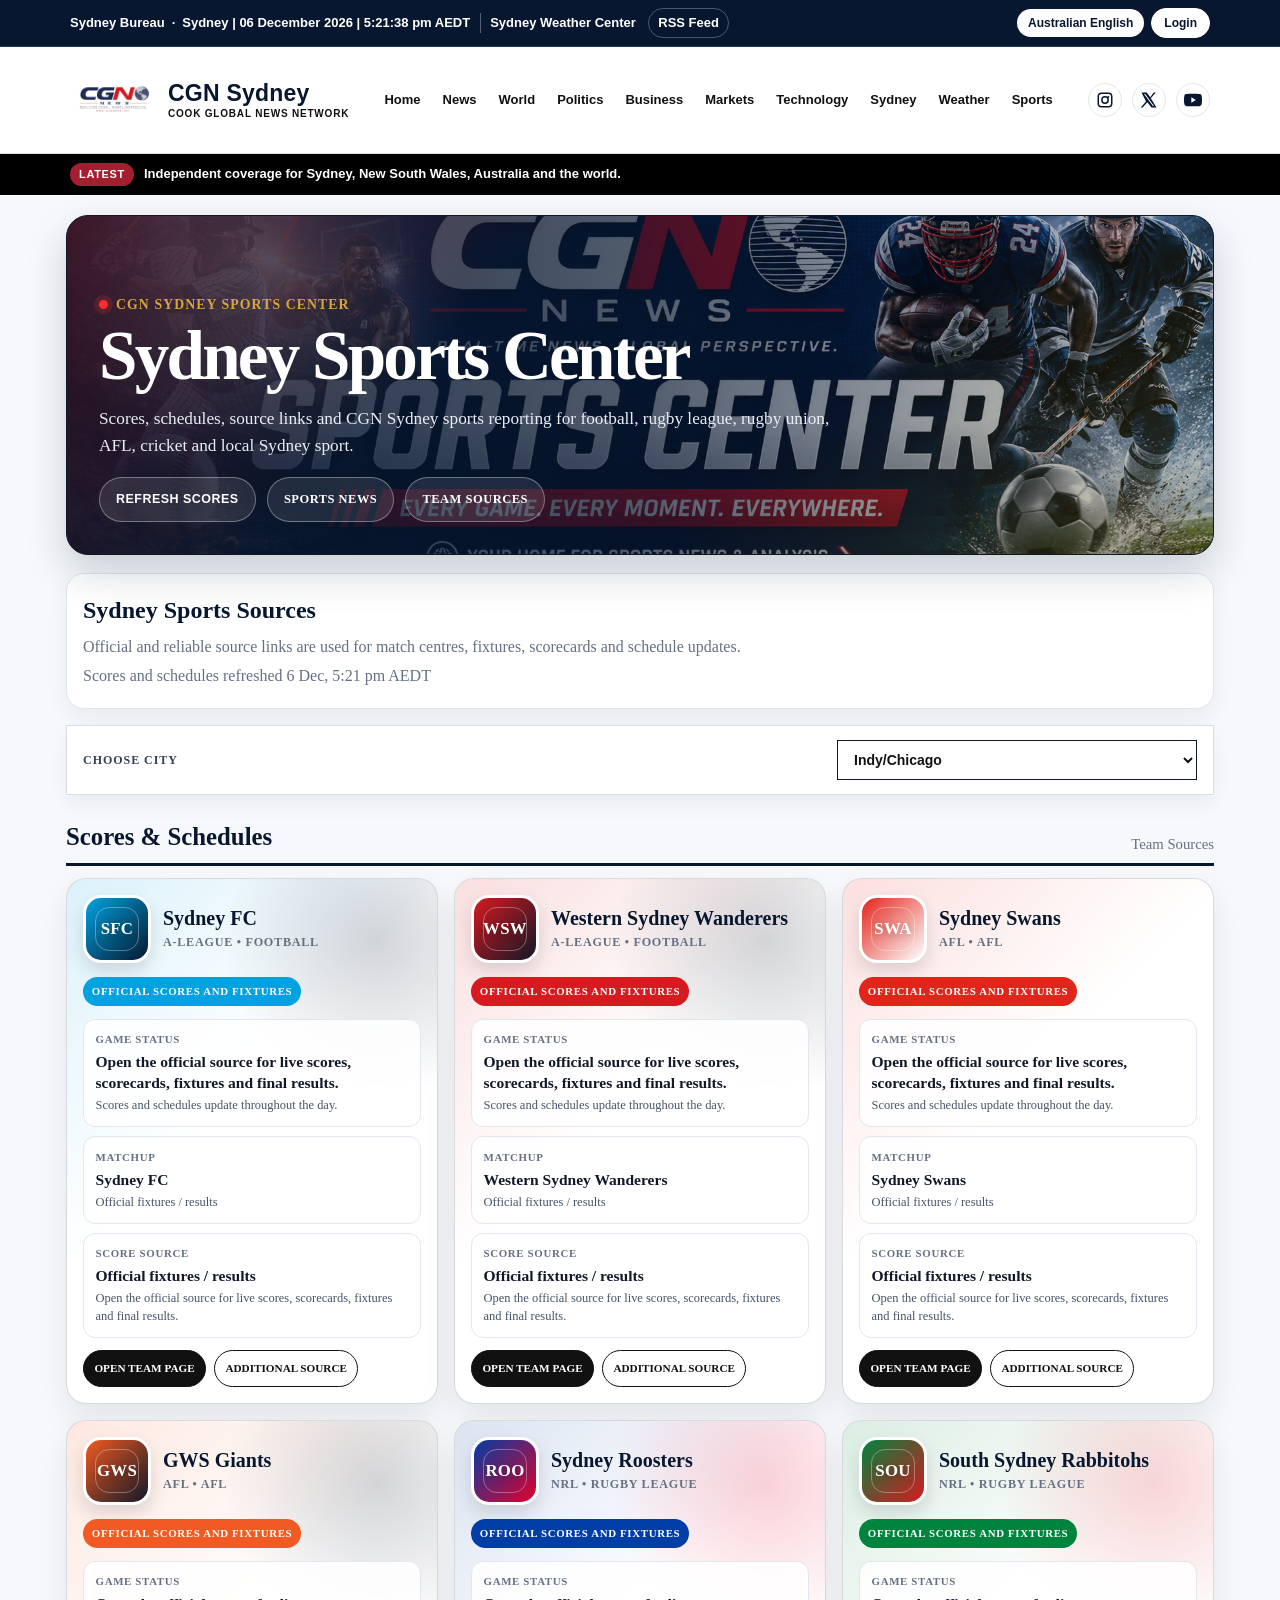
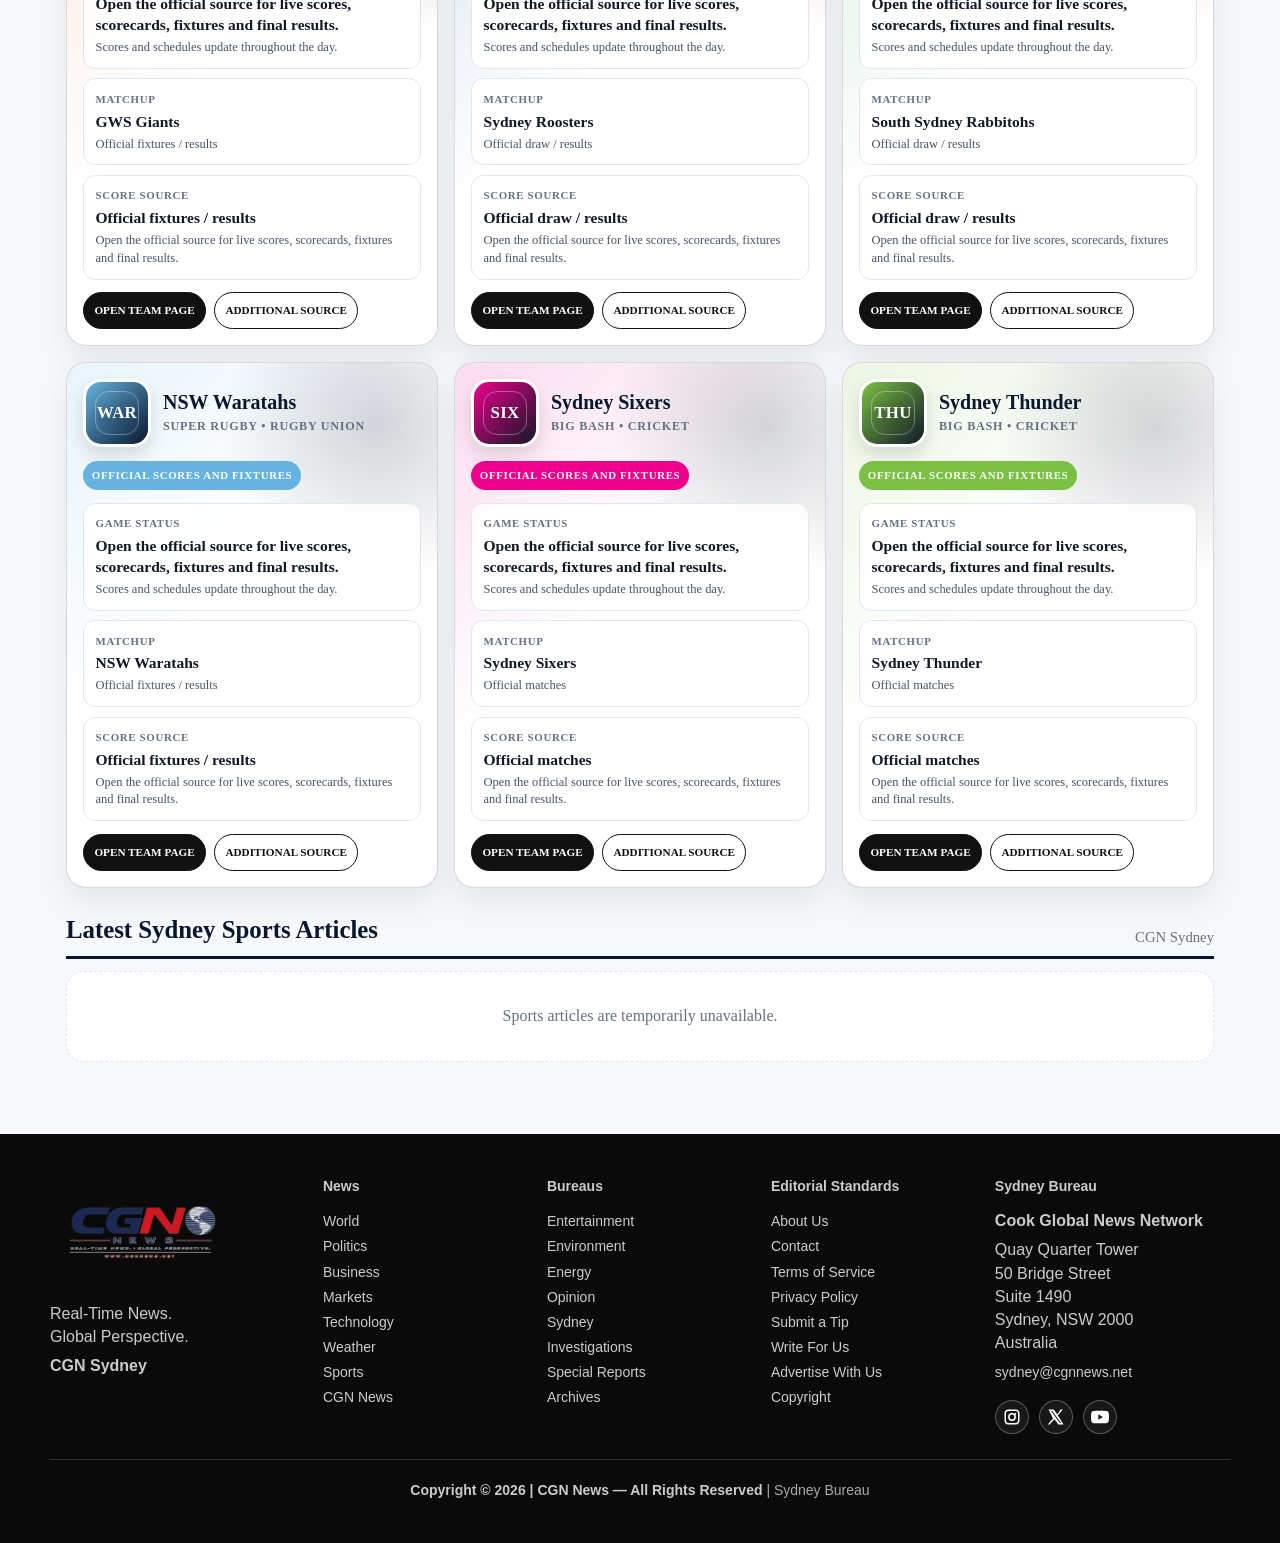
==== commit 5a453166: "Update index.html" ====
--- a/sports/index.html
+++ b/sports/index.html
@@ -100,6 +100,86 @@
   .sports-dashboard .team-card{flex:0 0 82vw;max-width:370px;min-width:280px;scroll-snap-align:start}
   .section-title{align-items:flex-start;flex-direction:column;gap:6px}
 }
+
+
+/* CGN Sports City Selector + Load More Articles */
+.sports-city-selector {
+  display:flex;
+  align-items:center;
+  justify-content:space-between;
+  gap:14px;
+  margin:0 0 18px;
+  padding:14px 16px;
+  border:1px solid #d8dce4;
+  background:#fff;
+  box-shadow:0 10px 20px rgba(7,17,31,.05);
+}
+
+.sports-city-selector label {
+  font-size:12px;
+  letter-spacing:.08em;
+  text-transform:uppercase;
+  font-weight:900;
+  color:#344054;
+  white-space:nowrap;
+}
+
+.sports-city-selector select {
+  width:min(100%,360px);
+  border:1px solid #111827;
+  background:#fff;
+  color:#111;
+  padding:10px 12px;
+  font-size:14px;
+  font-weight:800;
+  border-radius:0;
+}
+
+.sports-city-selector select:focus {
+  outline:3px solid rgba(196,0,0,.18);
+  outline-offset:2px;
+}
+
+.sports-load-more-wrap {
+  display:flex;
+  justify-content:center;
+  margin:20px 0 0;
+}
+
+.sports-load-more-btn {
+  border:1px solid #111827;
+  background:#07111f;
+  color:#fff;
+  cursor:pointer;
+  padding:11px 16px;
+  font-weight:900;
+  font-size:13px;
+  letter-spacing:.05em;
+  text-transform:uppercase;
+  border-radius:0;
+}
+
+.sports-load-more-btn:hover,
+.sports-load-more-btn:focus {
+  background:#c40000;
+  border-color:#c40000;
+}
+
+.sports-load-more-btn:disabled {
+  opacity:.55;
+  cursor:not-allowed;
+}
+
+@media(max-width:900px){
+  .sports-city-selector {
+    align-items:stretch;
+    flex-direction:column;
+  }
+  .sports-city-selector select {
+    width:100%;
+  }
+}
+
 </style>
 </head>
 <body data-lang="en">
@@ -122,6 +202,26 @@
 <p>Official and reliable source links are used for match centres, fixtures, scorecards and schedule updates.</p>
 <p id="sports-dashboard-status">Updating Sydney scores and schedules...</p>
 </section>
+
+<div class="sports-city-selector" aria-label="Choose sports city">
+  <label for="sportsCitySelect">Choose City</label>
+  <select id="sportsCitySelect" onchange="changeSportsCity(this.value)" aria-label="Choose City">
+    <option value="https://www.cgnnews.net/sports/">Indy/Chicago</option>
+    <option value="https://www.cgnnews.net/st-louis/sports/">St. Louis</option>
+    <option value="https://www.cgnnews.net/los-angeles/sports/">Los Angeles</option>
+    <option value="https://www.cgnnews.net/new-york/sports/">New York</option>
+    <option value="https://www.cgnnews.net/philadelphia/sports/">Philadelphia</option>
+    <option value="https://www.cgnnews.net/baton-rouge/sports/">Baton Rouge</option>
+    <option value="https://www.cgnnews.net/miami/sports/">Miami</option>
+    <option value="https://london.cgnnews.net/sports/">London</option>
+    <option value="https://sydney.cgnnews.net/sports/">Sydney</option>
+    <option value="https://rio.cgnnews.net/sports/">Rio de Janeiro</option>
+    <option value="https://hongkong.cgnnews.net/sports/">Hong Kong</option>
+    <option value="https://manila.cgnnews.net/sports/">Manila</option>
+    <option value="https://mumbai.cgnnews.net/sports/">Mumbai</option>
+  </select>
+</div>
+
 <section aria-labelledby="sports-dashboard-title">
 <div class="section-title">
 <h2 id="sports-dashboard-title">Scores &amp; Schedules</h2>
@@ -467,5 +567,314 @@
 })();
 </script>
 <script defer="" src="/assets/js/cgn-bureau-v106.js"></script>
+
+<script>
+/* CGN Sports Load More + City Selector v2 */
+(function(){
+  const SPORTS_ARTICLE_BATCH_SIZE = 12;
+  const SPORTS_ARTICLE_FETCH_LIMIT = 96;
+  let sportsArticlePool = [];
+  let sportsVisibleCount = SPORTS_ARTICLE_BATCH_SIZE;
+
+  function getSportsMount(){
+    return document.getElementById("sportsArticles") || document.getElementById("sports-articles");
+  }
+
+  function safeText(value){
+    return String(value || "").replace(/[&<>"']/g, function(c){
+      return {"&":"&amp;","<":"&lt;",">":"&gt;",'"':"&quot;","'":"&#039;"}[c];
+    });
+  }
+
+  function slugify(value){
+    return String(value || "")
+      .toLowerCase()
+      .replace(/[^a-z0-9\s-]/g, "")
+      .replace(/\s+/g, "-")
+      .replace(/-+/g, "-")
+      .replace(/^-+|-+$/g, "");
+  }
+
+  function getArticleTime(article){
+    if(!article) return 0;
+    const directDate = article.published_at || article.updated_at || article.date || article.created_at || "";
+    if(directDate){
+      const parsed = new Date(directDate).getTime();
+      if(!isNaN(parsed)) return parsed;
+    }
+    const year = String(article.year || "").trim();
+    const month = String(article.month || "").trim().padStart(2, "0");
+    const day = String(article.day || "").trim().padStart(2, "0");
+    if(year && month && day){
+      const parsedParts = new Date(`${year}-${month}-${day}T00:00:00Z`).getTime();
+      if(!isNaN(parsedParts)) return parsedParts;
+    }
+    return 0;
+  }
+
+  function formatArticleDate(article){
+    const time = getArticleTime(article);
+    if(!time) return "Latest";
+    try{
+      return new Intl.DateTimeFormat("en-US", {
+        timeZone:"America/New_York",
+        day:"numeric",
+        month:"long",
+        year:"numeric"
+      }).format(new Date(time));
+    }catch(err){
+      return new Date(time).toLocaleDateString("en-US");
+    }
+  }
+
+  function normalizeMainSportsUrl(url){
+    let clean = String(url || "").trim();
+    if(!clean) return "";
+    if(/^https?:\/\//i.test(clean)){
+      clean = clean.replace(/^https?:\/\/[^/]+/i, "https://www.cgnnews.net");
+    }
+    if(clean.indexOf("/") === 0){
+      clean = "https://www.cgnnews.net" + clean;
+    }
+    clean = clean.replace("https://www.cgnnews.net/news/", "https://www.cgnnews.net/sports/");
+    if(!clean.endsWith("/")) clean += "/";
+    return clean;
+  }
+
+  function buildSportsArticleUrl(article){
+    const existingUrl = String((article && (article.url || article.canonical_url)) || "").trim();
+    if(existingUrl){
+      const normalized = normalizeMainSportsUrl(existingUrl);
+      if(normalized) return normalized;
+    }
+    const slug = slugify((article && (article.slug || article.title)) || "sports-story");
+    const time = getArticleTime(article);
+    const date = time ? new Date(time) : new Date();
+    const year = date.getUTCFullYear();
+    const month = String(date.getUTCMonth() + 1).padStart(2, "0");
+    const day = String(date.getUTCDate()).padStart(2, "0");
+    return `https://www.cgnnews.net/sports/${year}/${month}/${day}/${slug}/`;
+  }
+
+  function readArticlesPayload(json){
+    if(Array.isArray(json)) return json;
+    if(json && Array.isArray(json.articles)) return json.articles;
+    if(json && Array.isArray(json.rows)) return json.rows;
+    if(json && Array.isArray(json.data)) return json.data;
+    if(json && Array.isArray(json.items)) return json.items;
+    if(json && json.success && Array.isArray(json.data)) return json.data;
+    if(json && json.success && Array.isArray(json.items)) return json.items;
+    return [];
+  }
+
+  async function fetchArticlesFrom(url){
+    const response = await fetch(url, { cache:"no-store" });
+    const json = await response.json();
+    return readArticlesPayload(json);
+  }
+
+  function articleKey(article){
+    return String(article.article_id || article.id || article.canonical_url || article.url || article.slug || article.title || "")
+      .trim()
+      .toLowerCase();
+  }
+
+  function dedupeArticles(articles){
+    const seen = new Set();
+    return (Array.isArray(articles) ? articles : []).filter(function(article){
+      const key = articleKey(article);
+      if(!key || seen.has(key)) return false;
+      seen.add(key);
+      return true;
+    });
+  }
+
+  function isPublishedSportsArticle(article){
+    const status = String((article && article.status) || "published").trim().toLowerCase();
+    const category = slugify((article && article.category) || "");
+    return (!status || status === "published") && (category === "sports" || category === "sport");
+  }
+
+  function getApiBase(){
+    const meta = document.querySelector('meta[name="cgn-api-base"]');
+    if(meta && meta.content) return meta.content.replace(/\?+$/, "");
+    if(typeof window.CGN_API_BASE === "string" && window.CGN_API_BASE) return window.CGN_API_BASE.replace(/\?+$/, "");
+    if(typeof CGN_API_BASE === "string" && CGN_API_BASE) return CGN_API_BASE.replace(/\?+$/, "");
+    return "https://script.google.com/macros/s/AKfycbx41mQg-Ine3XZ-VrMI_SaQn4_K6cDQHA0cBFyGPgupu_edNFoNRjSLv2hoSe_bOytt/exec";
+  }
+
+  function getRenderMode(mount){
+    if(!mount) return "main";
+    if(mount.id === "sports-articles") return "mini";
+    if((mount.className || "").indexOf("sports-articles-grid") !== -1) return "main";
+    return "affiliate";
+  }
+
+  function emptyClassForMode(mode){
+    if(mode === "main") return "sports-empty";
+    if(mode === "mini") return "empty-state";
+    return "article-empty";
+  }
+
+  function renderArticleCard(article, mode){
+    const title = safeText(article.title || "Sports Update");
+    const summary = safeText(article.summary || article.subtitle || "");
+    const image = safeText(article.hero_image_url || article.image || "https://www.cgnnews.net/sports/CGNStockSportsImage01.webp");
+    const author = safeText(article.author || "CGN Sports Desk");
+    const date = safeText(formatArticleDate(article));
+    const url = buildSportsArticleUrl(article);
+
+    if(mode === "mini"){
+      return `<article class="article-mini"><img src="${image}" alt="${title}" loading="lazy"><div class="article-mini-body"><small>Sports • ${author}${date ? " • " + date : ""}</small><h3>${title}</h3><p>${summary}</p><a class="read" href="${url}">Read more</a></div></article>`;
+    }
+
+    if(mode === "affiliate"){
+      return `<a class="article-card" href="${url}" aria-label="Read ${title}"><img src="${image}" alt="${title}" loading="lazy"><div class="article-body"><div class="article-meta">Sports • ${author}${date ? " • " + date : ""}</div><h3>${title}</h3><p>${summary}</p></div></a>`;
+    }
+
+    return `<a class="sports-article-card" href="${url}" aria-label="Read ${title}"><img src="${image}" alt="${title}" loading="lazy"><div class="sports-article-body"><div class="sports-article-meta">Sports • ${author}${date ? " • " + date : ""}</div><h3>${title}</h3><p>${summary}</p></div></a>`;
+  }
+
+  function ensureLoadMoreButton(){
+    const mount = getSportsMount();
+    if(!mount) return null;
+    let wrap = document.getElementById("sportsLoadMoreWrap");
+    if(!wrap){
+      wrap = document.createElement("div");
+      wrap.id = "sportsLoadMoreWrap";
+      wrap.className = "sports-load-more-wrap";
+      const button = document.createElement("button");
+      button.id = "sportsLoadMoreBtn";
+      button.type = "button";
+      button.className = "sports-load-more-btn";
+      button.textContent = "Load More";
+      button.addEventListener("click", function(){
+        sportsVisibleCount += SPORTS_ARTICLE_BATCH_SIZE;
+        renderSportsArticleBatch();
+      });
+      wrap.appendChild(button);
+      mount.insertAdjacentElement("afterend", wrap);
+    }
+    return wrap;
+  }
+
+  function updateLoadMoreButton(){
+    const wrap = ensureLoadMoreButton();
+    const button = document.getElementById("sportsLoadMoreBtn");
+    if(!wrap || !button) return;
+    const hasMore = sportsVisibleCount < sportsArticlePool.length;
+    wrap.style.display = hasMore ? "flex" : "none";
+    button.disabled = !hasMore;
+    const remaining = Math.max(0, sportsArticlePool.length - sportsVisibleCount);
+    button.textContent = remaining > 0 ? `Load More (${remaining})` : "No More Articles";
+  }
+
+  function renderSportsArticleBatch(){
+    const mount = getSportsMount();
+    if(!mount) return;
+    const mode = getRenderMode(mount);
+    if(!sportsArticlePool.length){
+      mount.innerHTML = `<div class="${emptyClassForMode(mode)}">No sports articles are available right now.</div>`;
+      updateLoadMoreButton();
+      return;
+    }
+    mount.innerHTML = sportsArticlePool.slice(0, sportsVisibleCount).map(function(article){
+      return renderArticleCard(article, mode);
+    }).join("");
+    updateLoadMoreButton();
+  }
+
+  async function loadSportsArticlesEnhanced(){
+    const mount = getSportsMount();
+    if(!mount) return;
+    const mode = getRenderMode(mount);
+    try{
+      const base = getApiBase();
+      let articles = [];
+      try{
+        articles = await fetchArticlesFrom(`${base}?action=sports_articles&limit=${SPORTS_ARTICLE_FETCH_LIMIT}`);
+      }catch(err){
+        articles = [];
+      }
+      if(!articles.length){
+        try{
+          articles = await fetchArticlesFrom(`${base}?action=articles&category=Sports&limit=${SPORTS_ARTICLE_FETCH_LIMIT}`);
+        }catch(err){
+          articles = [];
+        }
+      }
+      if(!articles.length){
+        const allArticles = await fetchArticlesFrom(`${base}?action=articles&limit=${SPORTS_ARTICLE_FETCH_LIMIT}`);
+        articles = allArticles.filter(isPublishedSportsArticle);
+      }
+      sportsArticlePool = dedupeArticles(articles)
+        .filter(isPublishedSportsArticle)
+        .sort(function(a,b){ return getArticleTime(b) - getArticleTime(a); });
+      sportsVisibleCount = SPORTS_ARTICLE_BATCH_SIZE;
+      renderSportsArticleBatch();
+    }catch(err){
+      console.error("SPORTS ARTICLES LOAD MORE ERROR:", err);
+      mount.innerHTML = `<div class="${emptyClassForMode(mode)}">Sports articles are temporarily unavailable.</div>`;
+      updateLoadMoreButton();
+    }
+  }
+
+  window.changeSportsCity = function(url){
+    if(!url) return;
+    window.location.href = url;
+  };
+
+  window.initSportsCitySelector = function(){
+    const selector = document.getElementById("sportsCitySelect");
+    if(!selector) return;
+    let current;
+    try{
+      current = new URL(window.location.href);
+    }catch(err){
+      return;
+    }
+    const currentHost = current.hostname.toLowerCase();
+    const currentPath = current.pathname.replace(/\/+$/, "/");
+    Array.from(selector.options).forEach(function(option){
+      try{
+        const optionUrl = new URL(option.value);
+        const optionPath = optionUrl.pathname.replace(/\/+$/, "/");
+        if(optionUrl.hostname.toLowerCase() === currentHost && optionPath === currentPath){
+          selector.value = option.value;
+        }
+      }catch(err){}
+    });
+  };
+
+  window.loadSportsArticles = loadSportsArticlesEnhanced;
+  window.loadMoreSportsArticles = function(){
+    sportsVisibleCount += SPORTS_ARTICLE_BATCH_SIZE;
+    renderSportsArticleBatch();
+  };
+
+  function bootSportsEnhancements(){
+    ensureLoadMoreButton();
+    window.initSportsCitySelector();
+    loadSportsArticlesEnhanced();
+    const refresh = document.getElementById("sports-refresh");
+    if(refresh && !refresh.dataset.cgnLoadMoreBound){
+      refresh.dataset.cgnLoadMoreBound = "1";
+      refresh.addEventListener("click", function(){
+        setTimeout(loadSportsArticlesEnhanced, 80);
+      });
+    }
+  }
+
+  if(document.readyState === "loading"){
+    document.addEventListener("DOMContentLoaded", bootSportsEnhancements);
+  } else {
+    bootSportsEnhancements();
+  }
+  window.addEventListener("load", function(){
+    setTimeout(bootSportsEnhancements, 250);
+  });
+})();
+</script>
+
 </body>
 </html>
